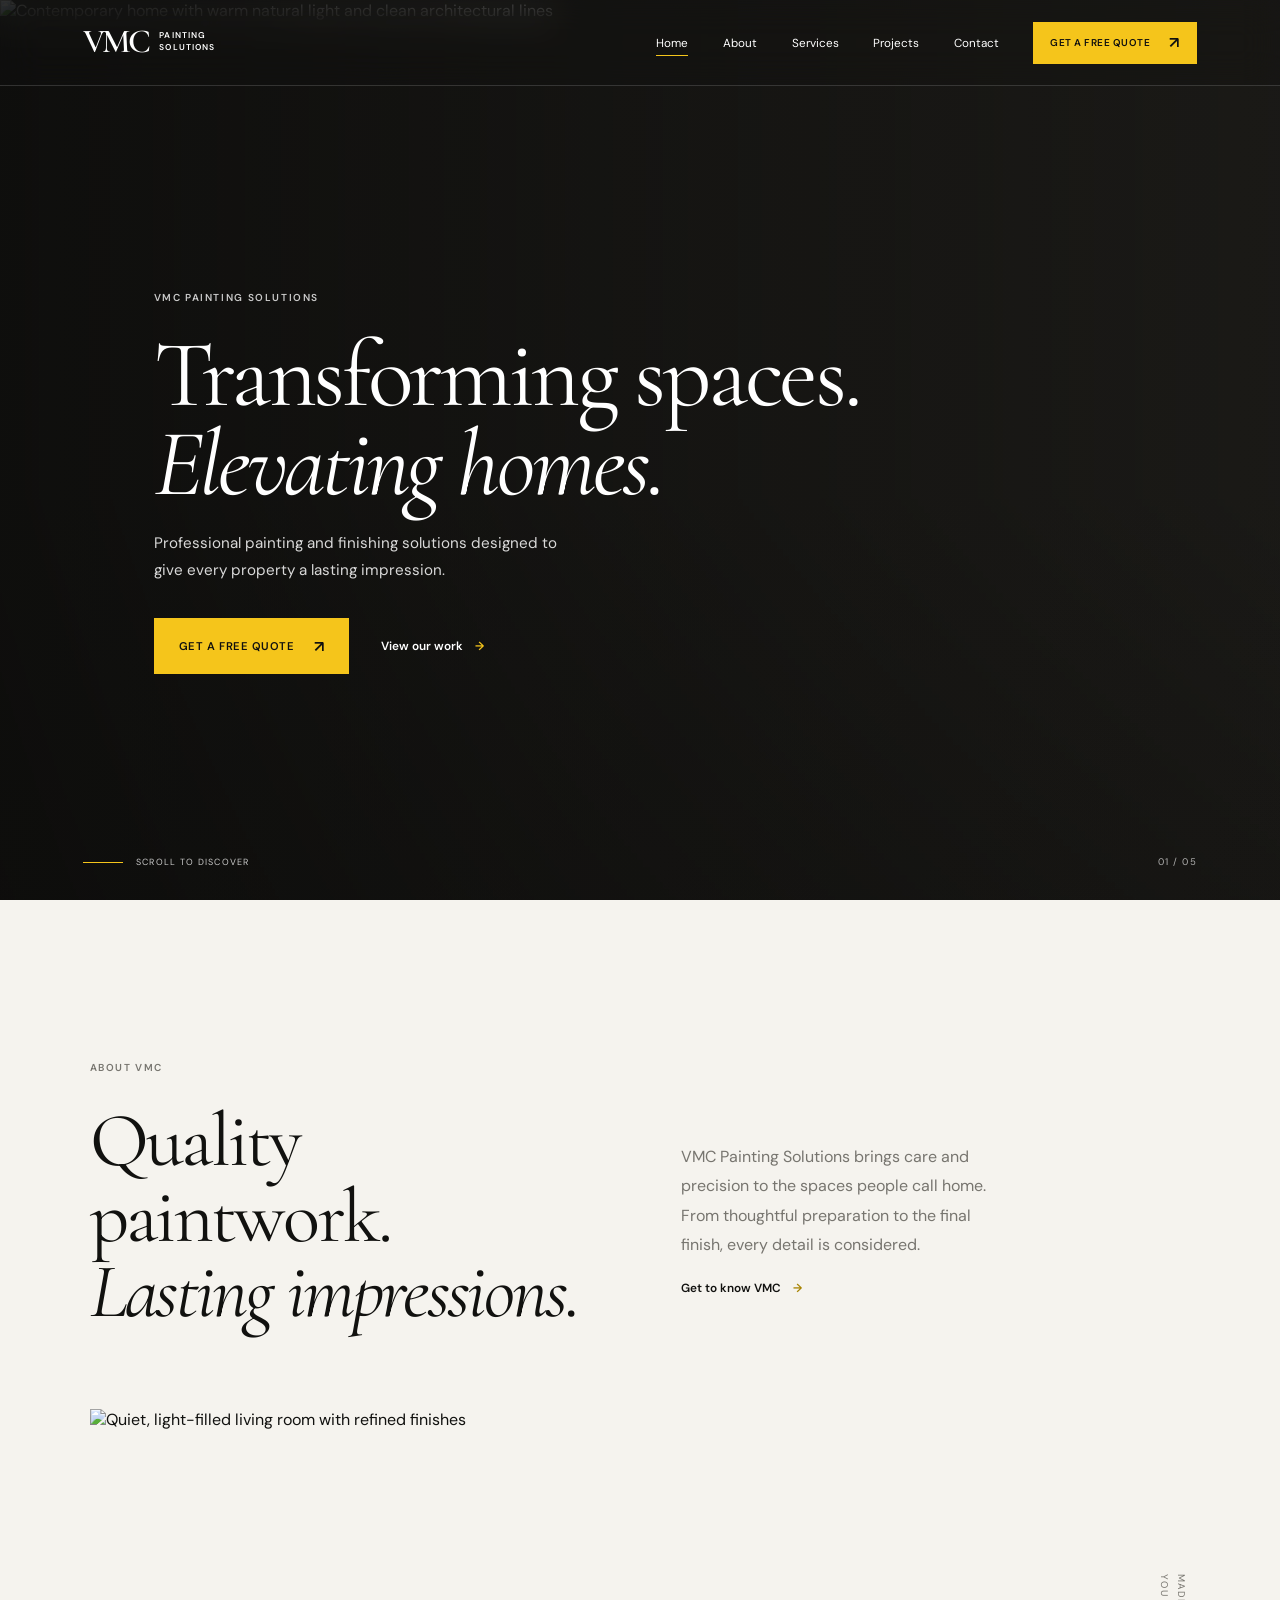
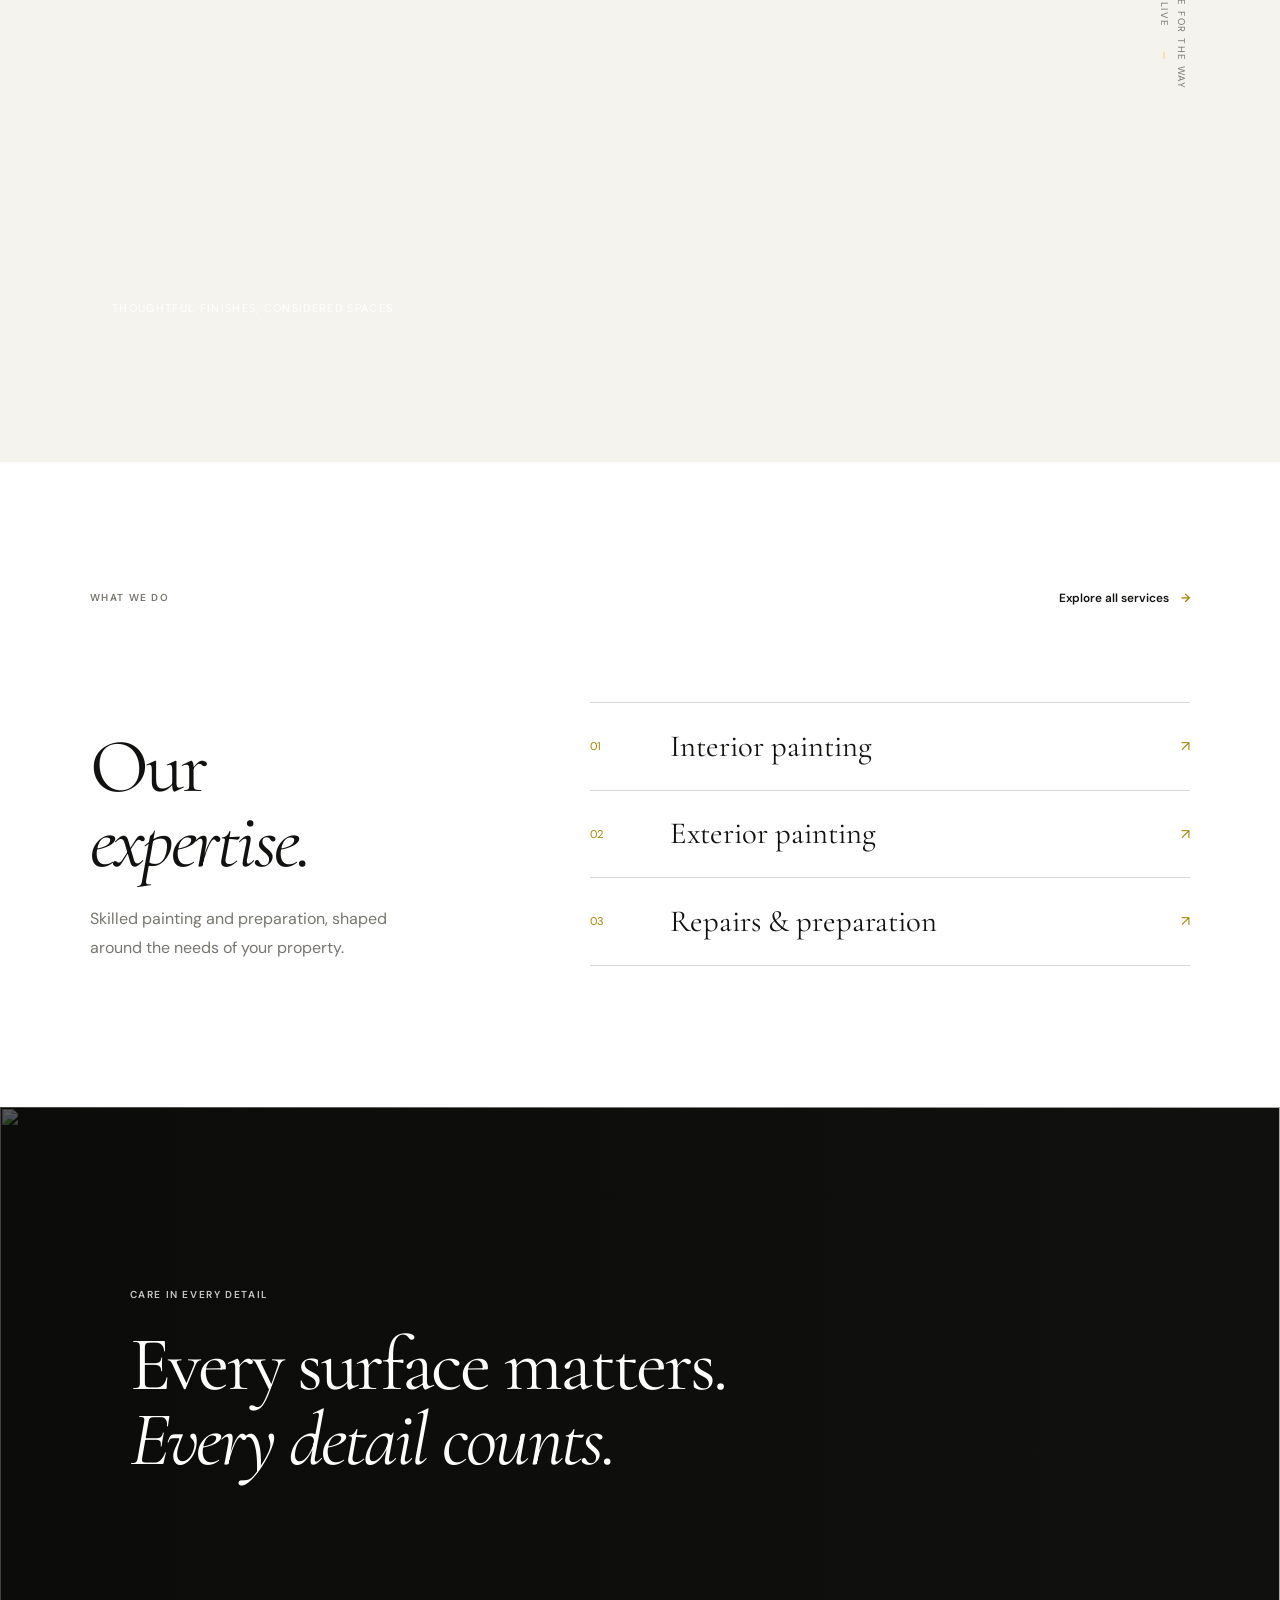
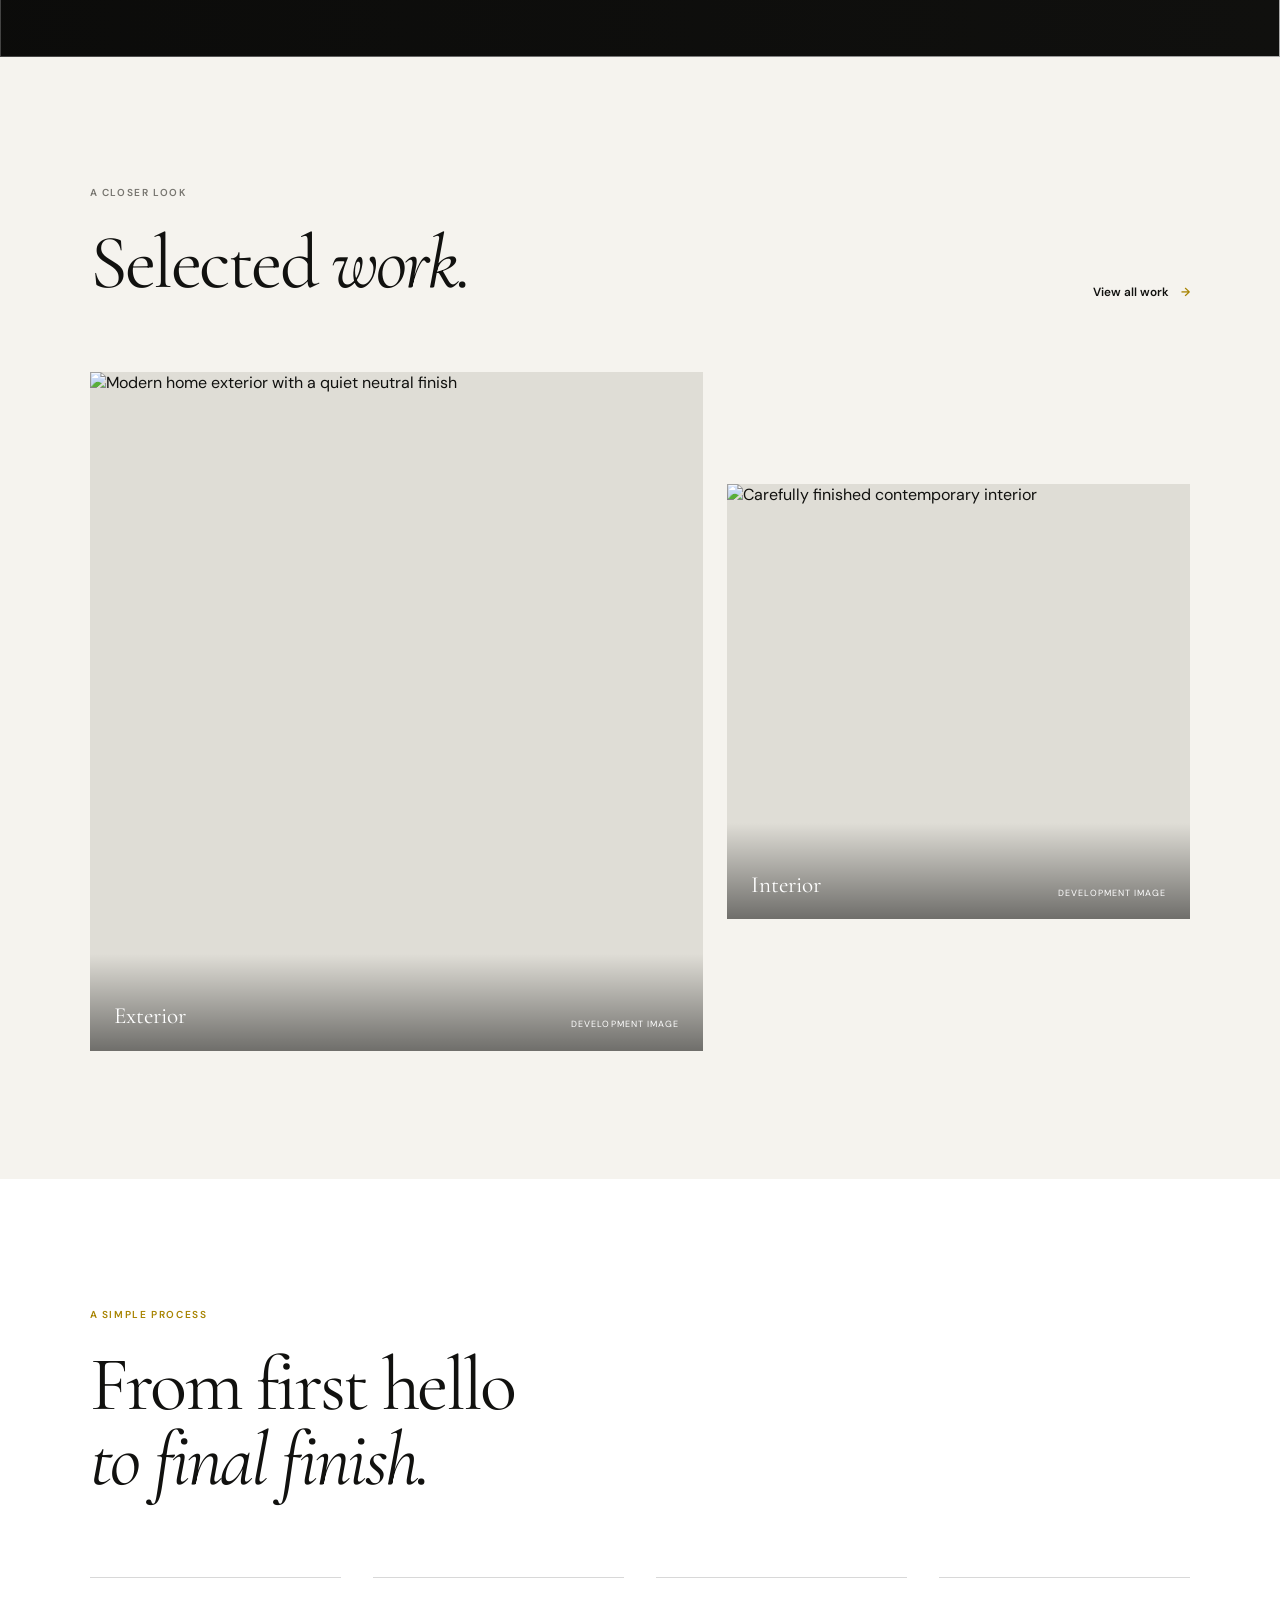
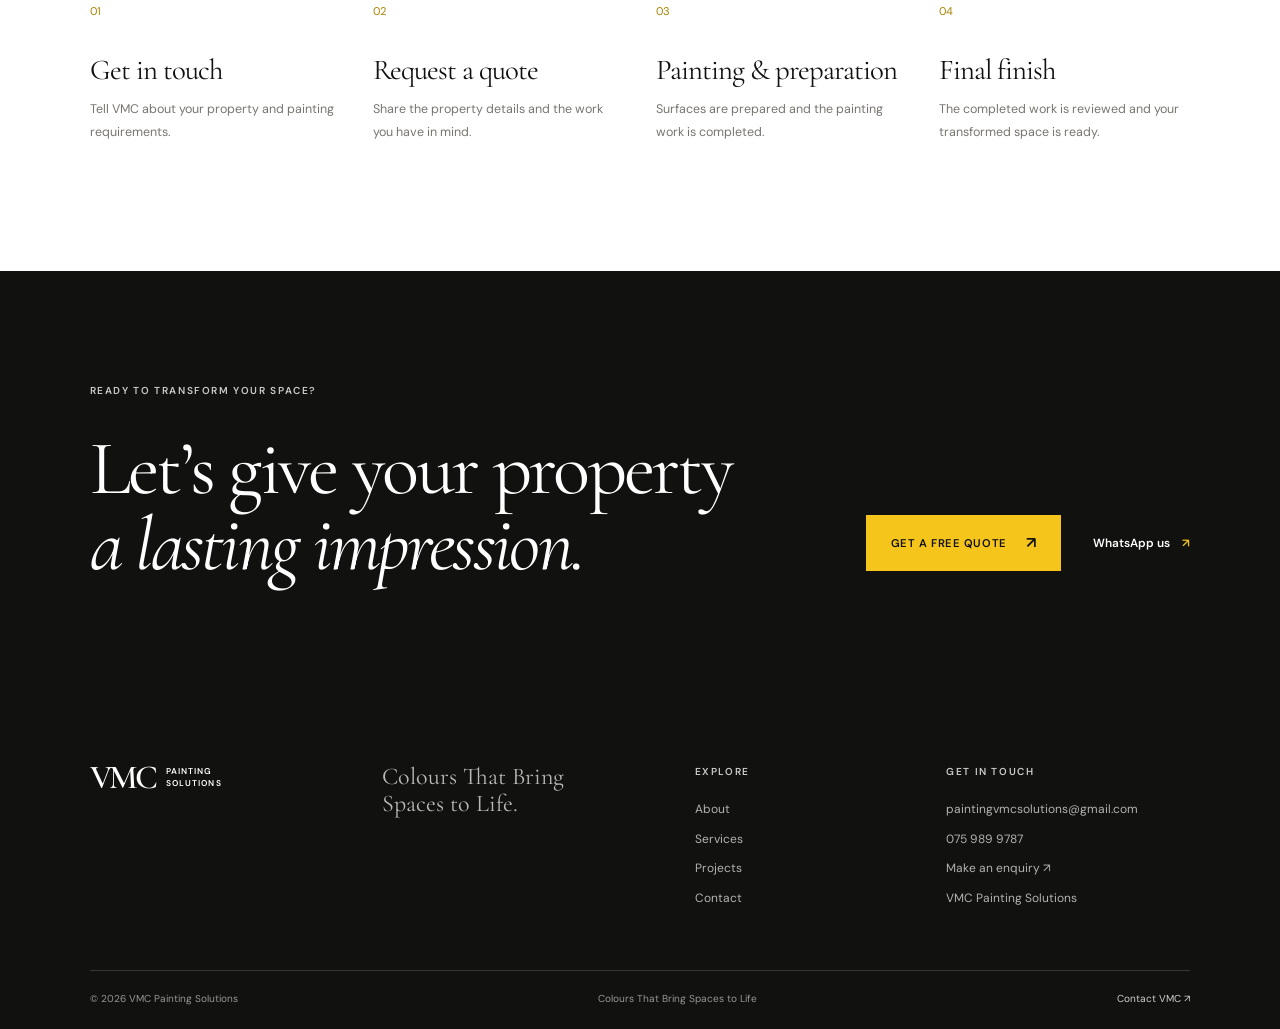
==== index.html @ 338d36d5 "Add project and services pages with corresponding styles and scripts - Created index.html for the Pr" ====
<!doctype html>
<html lang="en">
<head>
  <meta charset="utf-8">
  <meta name="viewport" content="width=device-width, initial-scale=1">
  <meta name="theme-color" content="#11110f">
  <meta name="description" content="VMC Painting Solutions transforms homes with considered interior, exterior and finishing work. Colours That Bring Spaces to Life.">
  <meta property="og:title" content="VMC Painting Solutions | Transforming Spaces">
  <meta property="og:description" content="Professional painting and finishing solutions designed to give every property a lasting impression.">
  <meta property="og:type" content="website">
  <title>VMC Painting Solutions | Transforming Spaces</title>
  <link rel="preconnect" href="https://fonts.googleapis.com">
  <link rel="preconnect" href="https://fonts.gstatic.com" crossorigin>
  <link href="https://fonts.googleapis.com/css2?family=Cormorant+Garamond:wght@400;500;600&family=DM+Sans:wght@400;500;600;700&display=swap" rel="stylesheet">
  <link rel="stylesheet" href="styles.css">
  <script type="module" src="script.js"></script>
</head>
<body>
  <header class="site-header is-over-hero">
    <a class="brand" href="./" aria-label="VMC Painting Solutions home">
      <span class="brand-mark">VMC</span><span class="brand-name">PAINTING<br>SOLUTIONS</span>
    </a>
    <button class="menu-toggle" aria-label="Open navigation" aria-expanded="false" aria-controls="primary-navigation"><span></span><span></span></button>
    <nav id="primary-navigation" class="primary-navigation" aria-label="Main navigation">
      <a class="active" href="./">Home</a><a href="about/">About</a><a href="services/">Services</a><a href="projects/">Projects</a><a href="contact/">Contact</a>
      <a class="button button-small button-gold nav-quote" href="https://wa.me/27818848513?text=Hi%20VMC%20Painting%20Solutions%2C%20I%20would%20like%20to%20request%20a%20free%20quote%20for%20painting%20services." data-contact-link="whatsapp" target="_blank" rel="noopener noreferrer">Get a free quote <span aria-hidden="true">↗</span></a>
    </nav>
  </header>
  <main>
    <section class="hero home-hero" aria-labelledby="hero-title">
      <img class="hero-image" src="https://images.unsplash.com/photo-1600607687939-ce8a6c25118c?auto=format&fit=crop&w=2200&q=85" alt="Contemporary home with warm natural light and clean architectural lines">
      <div class="hero-shade"></div>
      <div class="hero-copy">
        <p class="eyebrow eyebrow-light">VMC PAINTING SOLUTIONS</p>
        <h1 id="hero-title">Transforming spaces.<br><em>Elevating homes.</em></h1>
        <p class="hero-description">Professional painting and finishing solutions designed to give every property a lasting impression.</p>
        <div class="hero-actions"><a class="button button-gold" href="https://wa.me/27818848513?text=Hi%20VMC%20Painting%20Solutions%2C%20I%20would%20like%20to%20request%20a%20free%20quote%20for%20painting%20services." data-contact-link="whatsapp" target="_blank" rel="noopener noreferrer">Get a free quote <span aria-hidden="true">↗</span></a><a class="text-link text-link-light" href="projects/">View our work <span aria-hidden="true">→</span></a></div>
      </div>
      <a class="scroll-cue" href="#introduction"><span class="scroll-line"></span><span>SCROLL TO DISCOVER</span></a>
      <span class="hero-index" aria-hidden="true">01 / 05</span>
    </section>
    <section id="introduction" class="intro-section section-pad">
      <div class="intro-heading reveal">
        <p class="eyebrow">ABOUT VMC</p>
        <h2>Quality paintwork.<br><em>Lasting impressions.</em></h2>
      </div>
      <div class="intro-body reveal">
        <p>VMC Painting Solutions brings care and precision to the spaces people call home. From thoughtful preparation to the final finish, every detail is considered.</p>
        <a class="text-link" href="about/">Get to know VMC <span aria-hidden="true">→</span></a>
      </div>
      <figure class="intro-image reveal"><img src="https://images.unsplash.com/photo-1600210492486-724fe5c67fb0?auto=format&fit=crop&w=1500&q=82" alt="Quiet, light-filled living room with refined finishes" loading="lazy"><figcaption>Thoughtful finishes, considered spaces</figcaption></figure>
      <div class="intro-side-note">MADE FOR THE WAY<br>YOU LIVE <span>—</span></div>
    </section>
    <section class="services-preview section-pad">
      <div class="section-topline reveal"><p class="eyebrow">WHAT WE DO</p><a class="text-link" href="services/">Explore all services <span aria-hidden="true">→</span></a></div>
      <div class="services-preview-grid">
        <div class="services-preview-heading reveal"><h2>Our<br><em>expertise.</em></h2><p>Skilled painting and preparation, shaped around the needs of your property.</p></div>
        <div class="service-list reveal">
          <a href="services/#interior"><span class="service-number">01</span><span>Interior painting</span><span class="service-arrow" aria-hidden="true">↗</span></a>
          <a href="services/#exterior"><span class="service-number">02</span><span>Exterior painting</span><span class="service-arrow" aria-hidden="true">↗</span></a>
          <a href="services/#preparation"><span class="service-number">03</span><span>Repairs &amp; preparation</span><span class="service-arrow" aria-hidden="true">↗</span></a>
        </div>
      </div>
    </section>
    <section class="statement-band">
      <img src="https://images.unsplash.com/photo-1600566753086-00f18fb6b3ea?auto=format&fit=crop&w=2000&q=82" alt="" loading="lazy">
      <div class="statement-overlay"></div><div class="statement-copy reveal"><p class="eyebrow eyebrow-light">CARE IN EVERY DETAIL</p><h2>Every surface matters.<br><em>Every detail counts.</em></h2></div>
    </section>
    <section class="work-preview section-pad">
      <div class="section-topline reveal"><div><p class="eyebrow">A CLOSER LOOK</p><h2>Selected <em>work.</em></h2></div><a class="text-link" href="projects/">View all work <span aria-hidden="true">→</span></a></div>
      <div class="work-grid">
        <a class="work-item work-tall reveal" href="projects/"><img src="https://images.unsplash.com/photo-1600607687920-4e2a09cf159d?auto=format&fit=crop&w=1300&q=82" alt="Modern home exterior with a quiet neutral finish" loading="lazy"><span class="work-caption"><span>Exterior</span><span class="work-placeholder">DEVELOPMENT IMAGE</span></span></a>
        <a class="work-item work-short reveal" href="projects/"><img src="https://images.unsplash.com/photo-1600210492493-0946911123ea?auto=format&fit=crop&w=1300&q=82" alt="Carefully finished contemporary interior" loading="lazy"><span class="work-caption"><span>Interior</span><span class="work-placeholder">DEVELOPMENT IMAGE</span></span></a>
      </div>
    </section>
    <section class="process-section section-pad">
      <div class="process-heading reveal"><p class="eyebrow eyebrow-accent">A SIMPLE PROCESS</p><h2>From first hello<br><em>to final finish.</em></h2></div>
      <div class="process-steps">
        <article class="process-step reveal"><span class="service-number">01</span><h3>Get in touch</h3><p>Tell VMC about your property and painting requirements.</p></article>
        <article class="process-step reveal"><span class="service-number">02</span><h3>Request a quote</h3><p>Share the property details and the work you have in mind.</p></article>
        <article class="process-step reveal"><span class="service-number">03</span><h3>Painting &amp; preparation</h3><p>Surfaces are prepared and the painting work is completed.</p></article>
        <article class="process-step reveal"><span class="service-number">04</span><h3>Final finish</h3><p>The completed work is reviewed and your transformed space is ready.</p></article>
      </div>
    </section>
    <section class="home-cta">
      <p class="eyebrow eyebrow-light">READY TO TRANSFORM YOUR SPACE?</p>
      <div class="home-cta-row"><h2>Let’s give your property<br><em>a lasting impression.</em></h2><div class="home-cta-actions"><a class="button button-gold" href="https://wa.me/27818848513?text=Hi%20VMC%20Painting%20Solutions%2C%20I%20would%20like%20to%20request%20a%20free%20quote%20for%20painting%20services." data-contact-link="whatsapp" target="_blank" rel="noopener noreferrer">Get a free quote <span aria-hidden="true">↗</span></a><a class="text-link text-link-light" href="https://wa.me/27818848513?text=Hi%20VMC%20Painting%20Solutions%2C%20I%20would%20like%20to%20request%20a%20free%20quote%20for%20painting%20services." data-contact-link="whatsapp" target="_blank" rel="noopener noreferrer">WhatsApp us <span aria-hidden="true">↗</span></a></div></div>
    </section>
  </main>
  <footer class="site-footer">
    <div class="footer-main"><a class="brand brand-footer" href="./"><span class="brand-mark">VMC</span><span class="brand-name">PAINTING<br>SOLUTIONS</span></a><p class="footer-tagline">Colours That Bring<br>Spaces to Life.</p><div class="footer-nav"><p class="eyebrow eyebrow-light">EXPLORE</p><a href="about/">About</a><a href="services/">Services</a><a href="projects/">Projects</a><a href="contact/">Contact</a></div><div class="footer-contact"><p class="eyebrow eyebrow-light">GET IN TOUCH</p><a href="mailto:paintingvmcsolutions@gmail.com" data-contact-link="email" data-contact-label>paintingvmcsolutions@gmail.com</a><a href="tel:+27759899787" data-contact-link="phone" data-contact-label>075 989 9787</a><a href="https://wa.me/27818848513?text=Hi%20VMC%20Painting%20Solutions%2C%20I%20would%20like%20to%20request%20a%20free%20quote%20for%20painting%20services." data-contact-link="whatsapp" target="_blank" rel="noopener noreferrer">Make an enquiry <span aria-hidden="true">↗</span></a><a href="https://www.facebook.com/profile.php?id=61594265806861&mibextid=rS40aB7S9Ucbxw6v" data-contact-link="facebook" data-contact-label target="_blank" rel="noopener noreferrer">Facebook</a></div></div>
    <div class="footer-bottom"><span>© <span data-current-year></span> VMC Painting Solutions</span><span>Colours That Bring Spaces to Life</span><a href="https://wa.me/27818848513?text=Hi%20VMC%20Painting%20Solutions%2C%20I%20would%20like%20to%20request%20a%20free%20quote%20for%20painting%20services." data-contact-link="whatsapp" target="_blank" rel="noopener noreferrer">Contact VMC <span aria-hidden="true">↗</span></a></div>
  </footer>
</body>
</html>
---- styles.css ----
@import url("assets/css/site.css");

.home-hero { min-height: min(900px, 100svh); }
.intro-section { background: var(--paper); min-height: 760px; display: grid; grid-template-columns: 1.05fr .7fr .18fr; grid-template-rows: auto 1fr; column-gap: 8%; align-items: start; }
.intro-heading { grid-column: 1; grid-row: 1; padding-top: 2rem; }
.intro-heading h2, .services-preview-heading h2, .section-topline h2 { margin: 1.7rem 0 0; }
.intro-body { grid-column: 2; grid-row: 1; padding-top: 7.1rem; max-width: 370px; }
.intro-body p, .services-preview-heading p { color: var(--muted); font-size: 1rem; line-height: 1.85; }
.intro-image { grid-column: 1 / 3; grid-row: 2; width: 100%; margin: 5rem 0 0; position: relative; }
.intro-image img { width: 100%; height: clamp(300px, 41vw, 530px); object-fit: cover; }
.intro-image figcaption { position: absolute; bottom: 1.2rem; left: 1.4rem; color: white; font-size: .69rem; letter-spacing: .12em; text-transform: uppercase; }
.intro-side-note { grid-column: 3; grid-row: 2; align-self: center; color: var(--muted); font-size: .61rem; letter-spacing: .15em; line-height: 1.8; writing-mode: vertical-rl; }
.intro-side-note span { color: var(--gold); padding-top: 1.2rem; }
.services-preview { background: #fff; }
.section-topline { display: flex; align-items: end; justify-content: space-between; gap: 2rem; }
.section-topline h2 { margin-top: 1.5rem; }
.services-preview-grid { display: grid; grid-template-columns: .78fr 1.2fr; gap: 10%; margin-top: 6rem; }
.services-preview-heading p { max-width: 300px; margin-top: 1.5rem; }
.service-list a { display: grid; grid-template-columns: 4rem 1fr 2rem; align-items: center; gap: 1rem; padding: 1.55rem 0; border-top: 1px solid var(--line); font-family: var(--serif); font-size: clamp(1.35rem, 2.4vw, 2rem); transition: padding .25s ease; }
.service-list a:last-child { border-bottom: 1px solid var(--line); }
.service-list a:hover { padding-left: .7rem; }
.service-number { color: var(--gold-dark); font-family: var(--sans); font-size: .7rem; }
.service-arrow { color: var(--gold-dark); text-align: right; font-family: var(--sans); font-size: .9rem; }
.statement-band { min-height: 550px; position: relative; display: flex; align-items: center; overflow: hidden; color: #fff; background: var(--ink); }
.statement-band > img { position: absolute; inset: 0; width: 100%; height: 100%; object-fit: cover; }
.statement-overlay { position: absolute; inset: 0; background: linear-gradient(90deg, rgba(9,9,8,.68), rgba(9,9,8,.12)); }
.statement-copy { position: relative; z-index: 1; width: min(100%, 1200px); margin: 0 auto; padding: 5rem 7vw; }
.statement-copy h2 { margin: 1.5rem 0 0; }
.work-preview { background: var(--paper); }
.work-preview .section-topline { align-items: end; }
.work-grid { display: grid; grid-template-columns: 1.14fr .86fr; gap: 1.5rem; align-items: start; margin-top: 4.5rem; }
.work-item { display: block; position: relative; overflow: hidden; background: #dfddd6; }
.work-item img { width: 100%; object-fit: cover; transition: transform .65s cubic-bezier(.2,.7,.2,1); }
.work-item:hover img { transform: scale(1.035); }
.work-tall img { height: clamp(400px, 53vw, 690px); }
.work-short { margin-top: 7rem; }
.work-short img { height: clamp(280px, 34vw, 450px); }
.work-caption { position: absolute; inset: auto 0 0; display: flex; justify-content: space-between; align-items: end; padding: 3rem 1.5rem 1.3rem; color: #fff; background: linear-gradient(transparent, rgba(0,0,0,.5)); font-family: var(--serif); font-size: 1.45rem; }
.work-placeholder { font-family: var(--sans); font-size: .56rem; letter-spacing: .12em; }
.process-section { background: #fff; }
.process-heading h2 { margin: 1.5rem 0 0; }
.process-steps { display: grid; grid-template-columns: repeat(4, 1fr); gap: 2rem; margin-top: 5rem; }
.process-step { padding-top: 1.3rem; border-top: 1px solid var(--line); }
.process-step h3 { margin: 2rem 0 .7rem; font-size: 1.8rem; }
.process-step p { max-width: 245px; margin: 0; color: var(--muted); font-size: .78rem; line-height: 1.8; }
.home-cta { background: var(--ink); color: white; padding: 7rem max(7vw, calc((100vw - 1200px) / 2)); }
.home-cta-row { display: flex; justify-content: space-between; align-items: end; gap: 3rem; margin-top: 2rem; }
.home-cta h2 { margin: 0; }
.home-cta-actions { display: flex; align-items: center; gap: 2rem; padding-bottom: .7rem; }
@media (max-width: 760px) {
  .intro-section { grid-template-columns: 1fr; grid-template-rows: auto auto auto; gap: 0; min-height: 0; }
  .intro-heading, .intro-body, .intro-image { grid-column: 1; grid-row: auto; }
  .intro-body { padding: 2rem 0 0; }
  .intro-image { margin-top: 3rem; }
  .intro-image img { height: 65vw; min-height: 260px; }
  .intro-side-note { display: none; }
  .services-preview-grid { grid-template-columns: 1fr; gap: 2.5rem; margin-top: 3rem; }
  .section-topline { align-items: start; }
  .section-topline > .text-link { margin-top: .1rem; }
  .statement-band { min-height: 420px; }
  .work-grid { grid-template-columns: 1fr; gap: 1rem; margin-top: 3rem; }
  .work-tall img { height: 115vw; max-height: 540px; }
  .work-short { margin-top: 0; }
  .work-short img { height: 75vw; }
  .process-steps { grid-template-columns: 1fr 1fr; gap: 2.5rem 1.2rem; margin-top: 3rem; }
  .process-step h3 { margin-top: 1.3rem; font-size: 1.65rem; }
  .home-cta { padding: 5rem 7vw; }
  .home-cta-row { align-items: start; flex-direction: column; gap: 2rem; }
  .home-cta-actions { flex-wrap: wrap; }
}
@media (max-width: 450px) {
  .section-topline .text-link { font-size: .72rem; }
  .work-caption { padding: 2rem 1rem 1rem; }
  .work-placeholder { font-size: .48rem; }
  .process-steps { grid-template-columns: 1fr; gap: 1.8rem; }
  .home-cta-actions { gap: 1.1rem; }
}
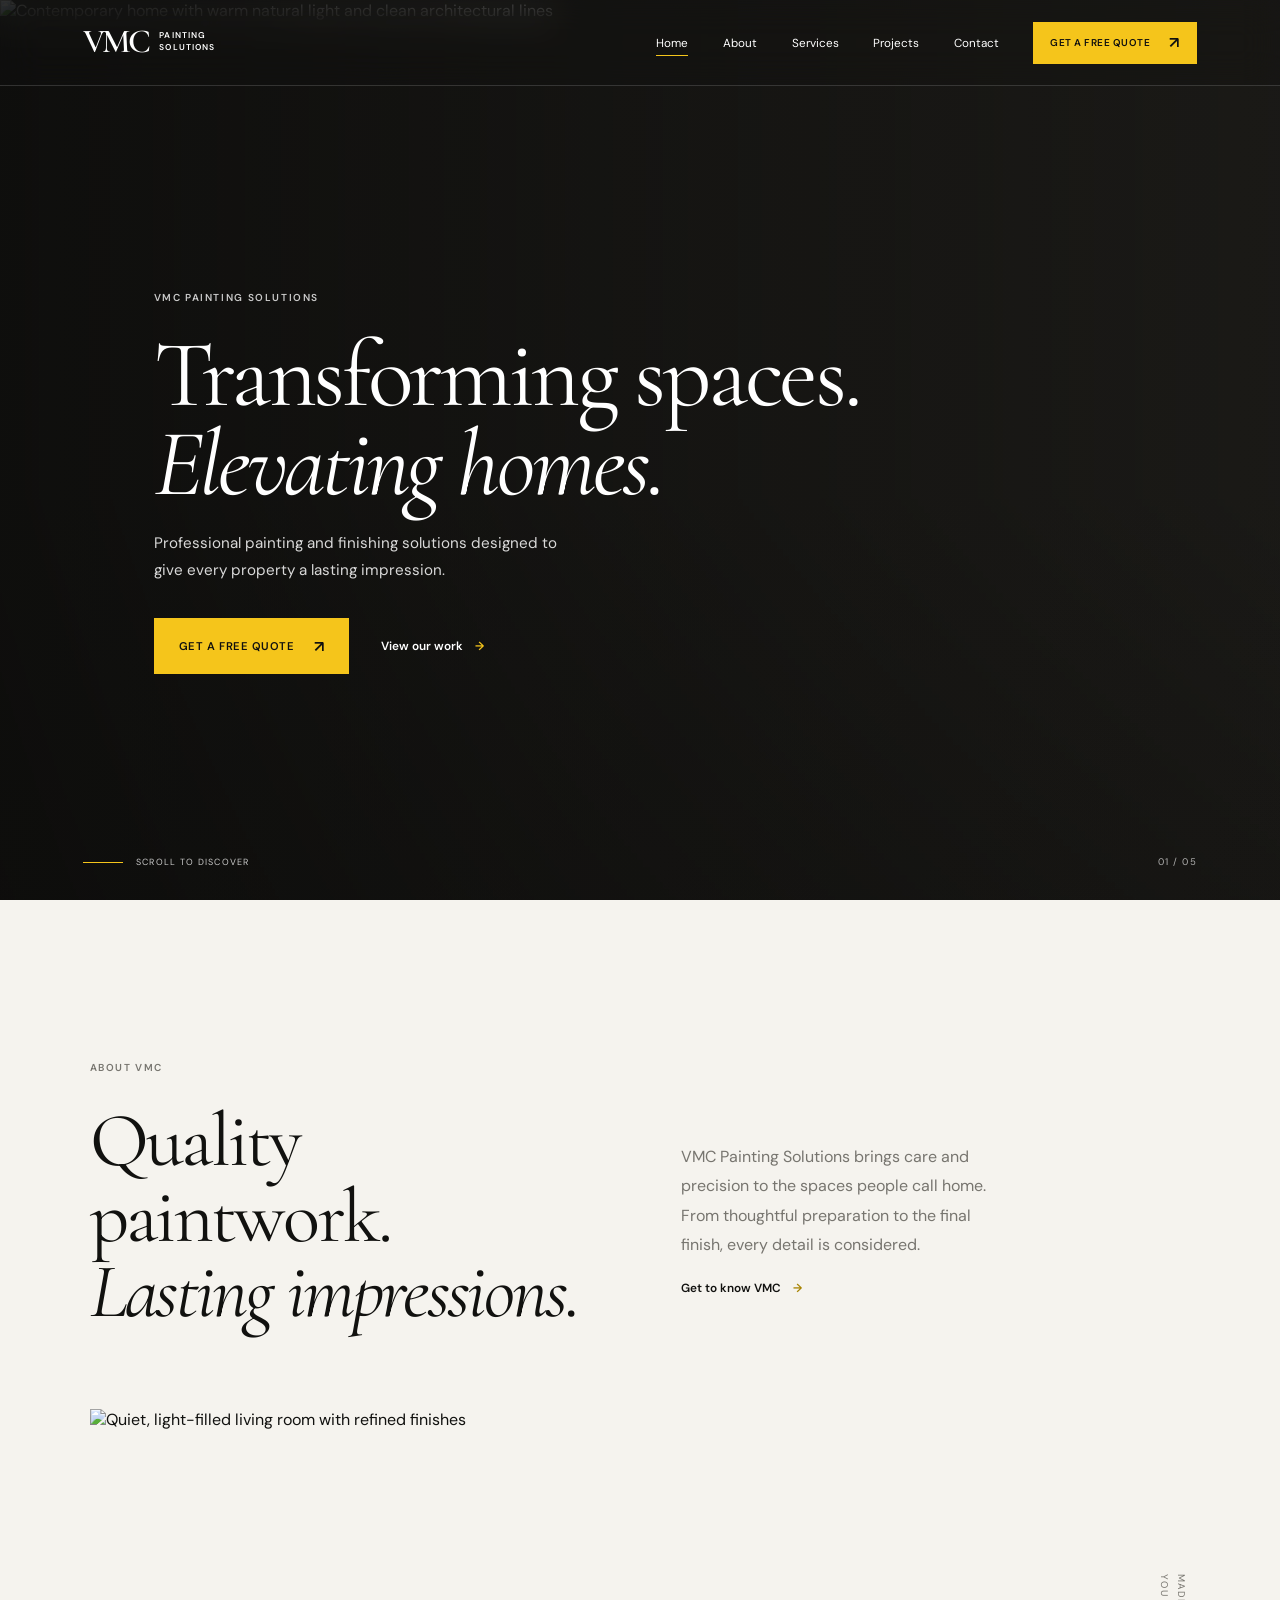
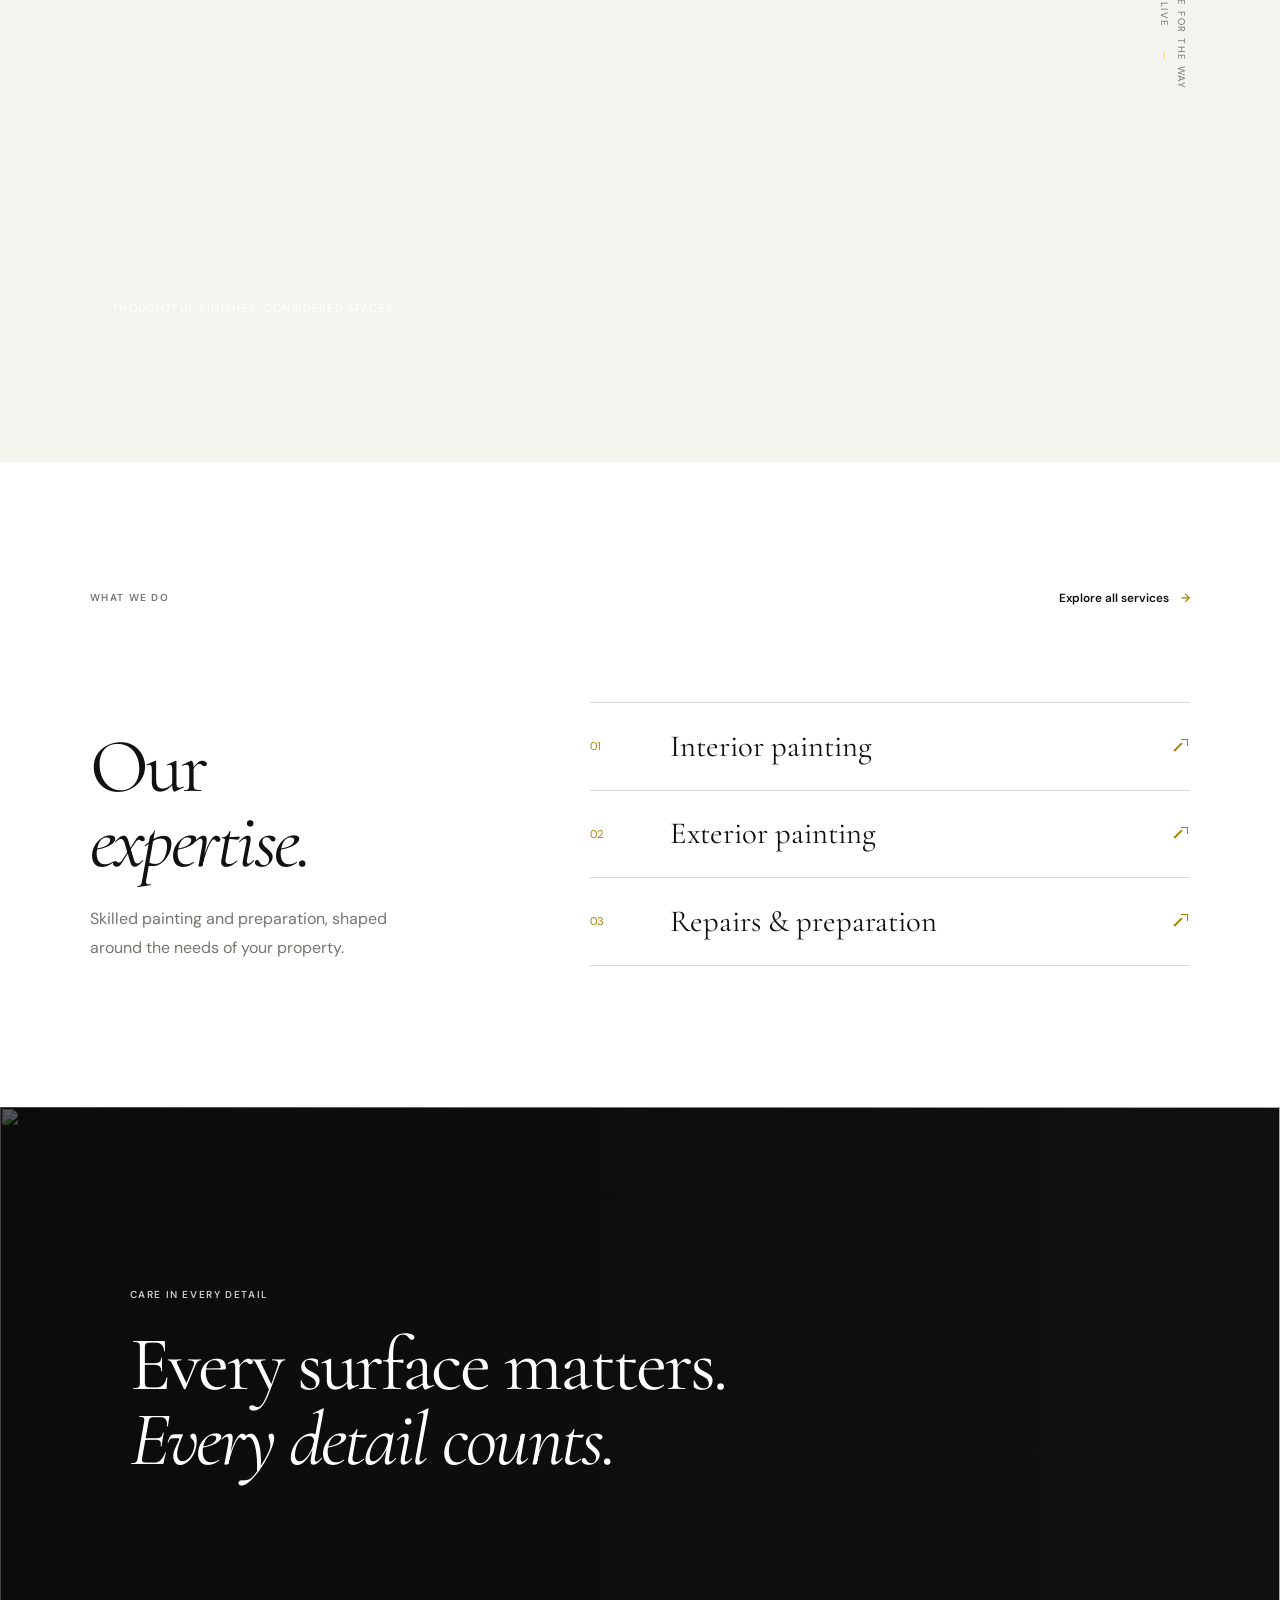
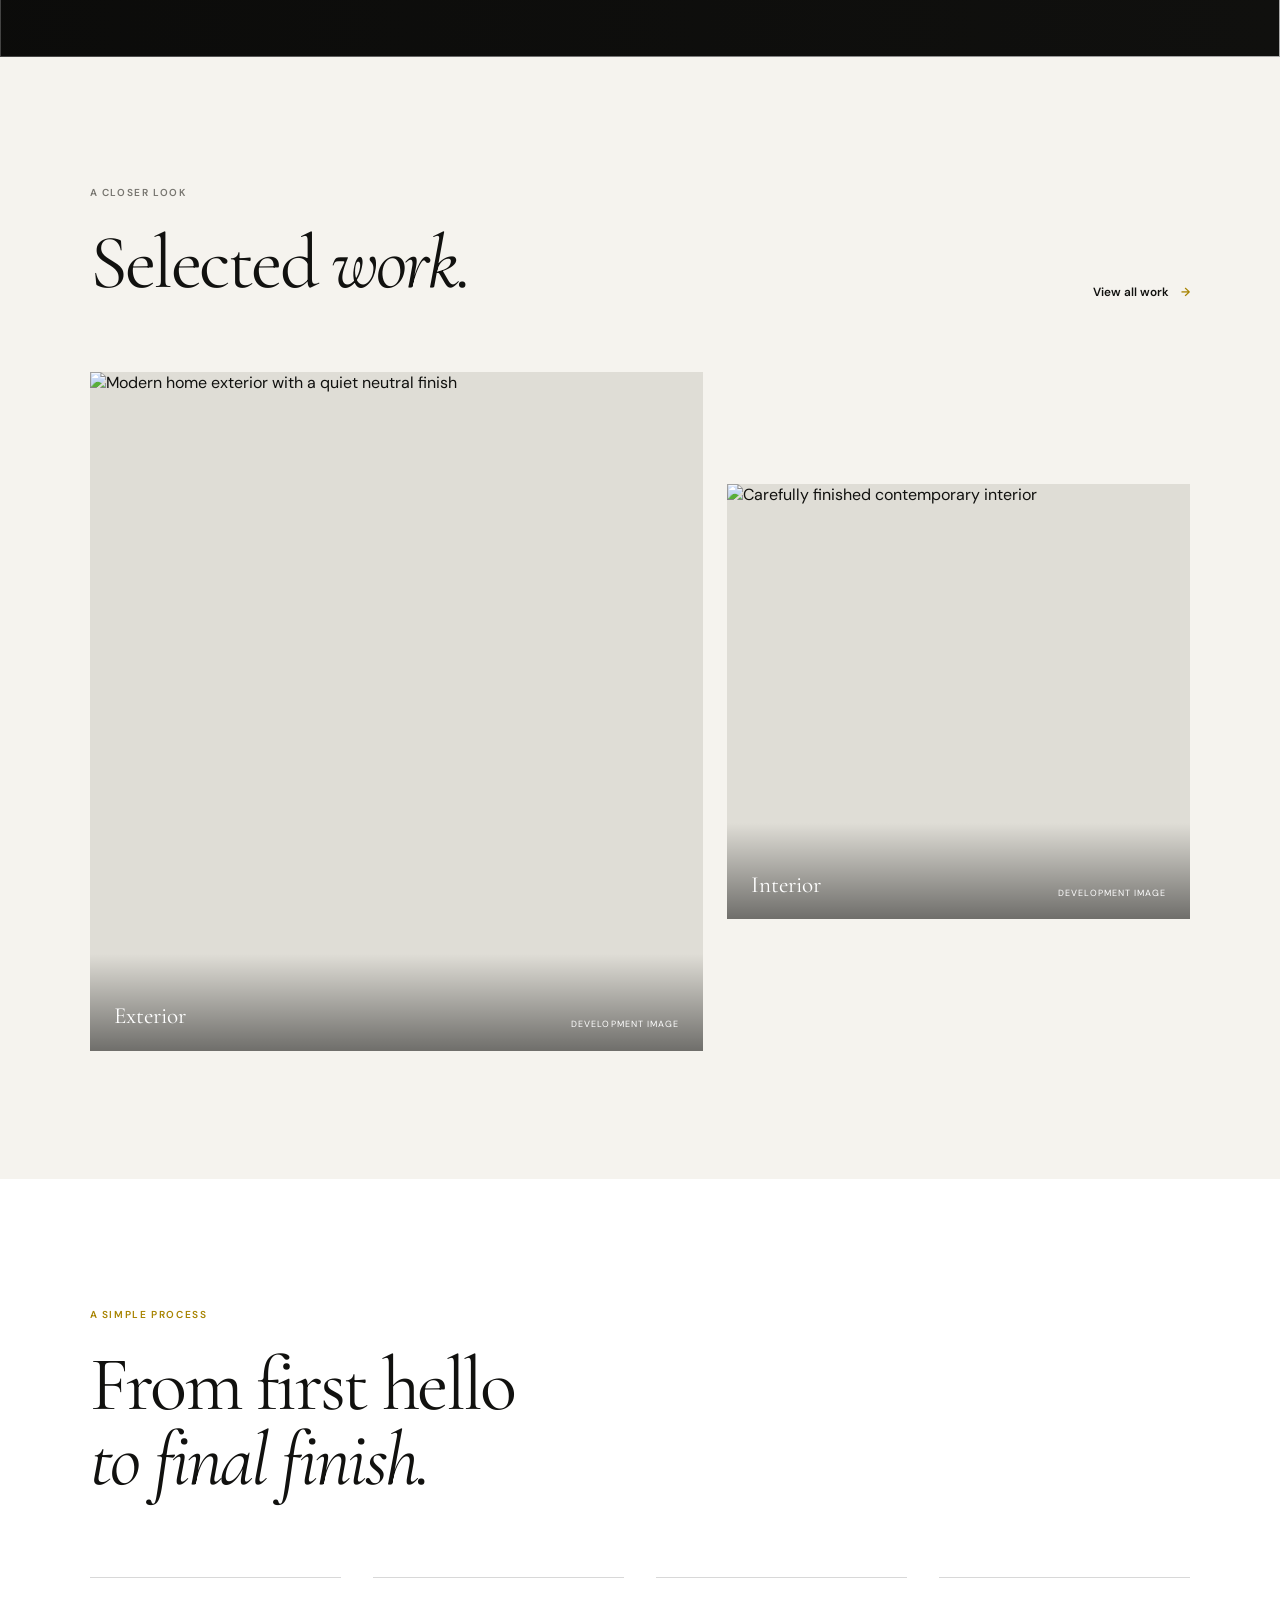
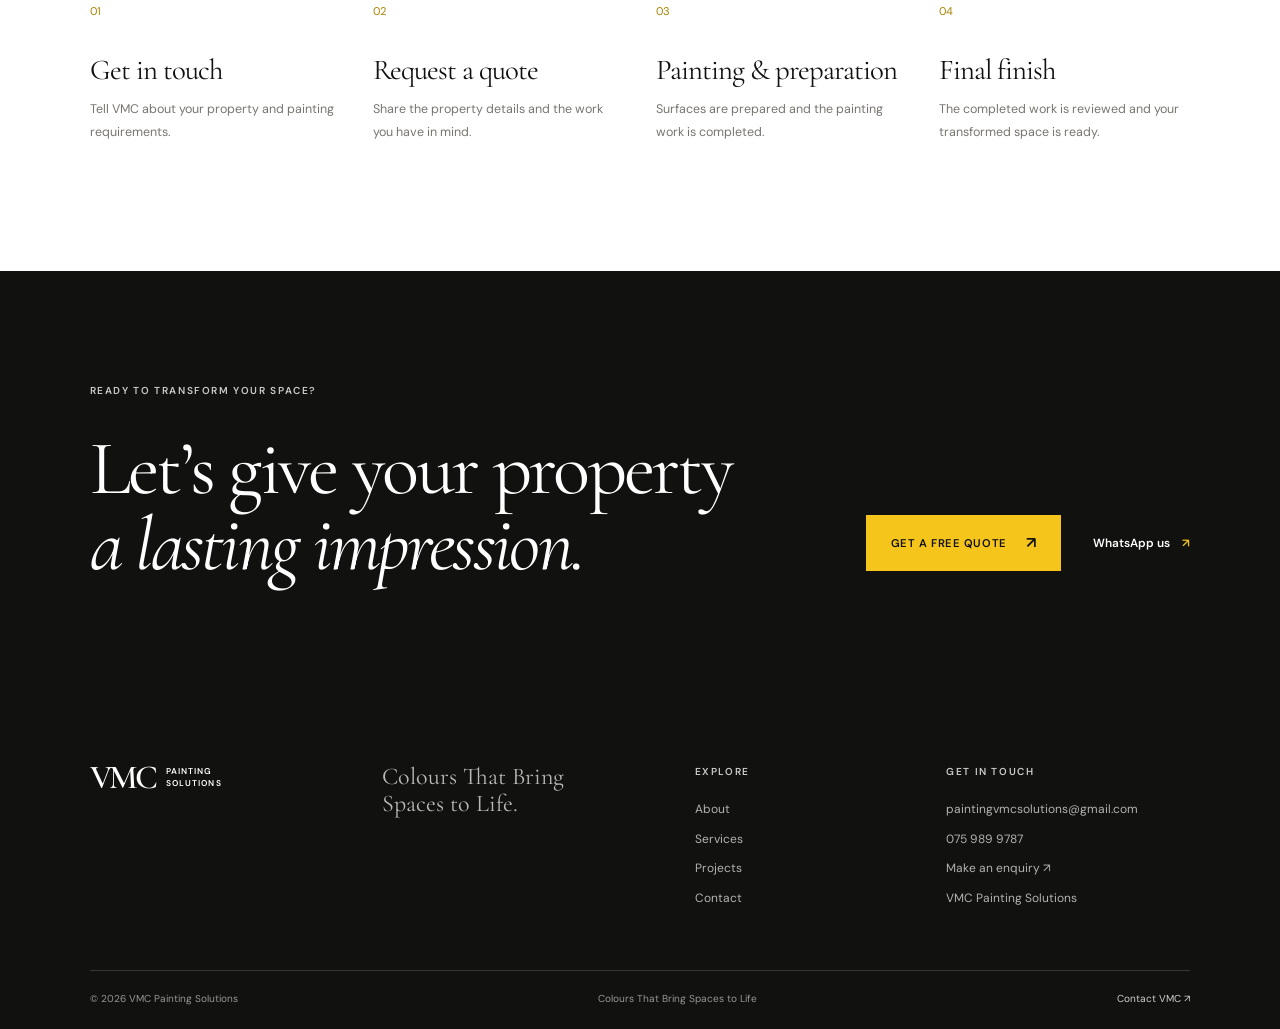
==== commit 23f59b71: "Enhance service section with new arrow styles and adjust layout for better alignment" ====
--- a/index.html
+++ b/index.html
@@ -56,9 +56,9 @@
       <div class="services-preview-grid">
         <div class="services-preview-heading reveal"><h2>Our<br><em>expertise.</em></h2><p>Skilled painting and preparation, shaped around the needs of your property.</p></div>
         <div class="service-list reveal">
-          <a href="services/#interior"><span class="service-number">01</span><span>Interior painting</span><span class="service-arrow" aria-hidden="true">↗</span></a>
-          <a href="services/#exterior"><span class="service-number">02</span><span>Exterior painting</span><span class="service-arrow" aria-hidden="true">↗</span></a>
-          <a href="services/#preparation"><span class="service-number">03</span><span>Repairs &amp; preparation</span><span class="service-arrow" aria-hidden="true">↗</span></a>
+          <a href="services/#interior"><span class="service-number">01</span><span>Interior painting</span><span class="service-arrow" aria-hidden="true"></span></a>
+          <a href="services/#exterior"><span class="service-number">02</span><span>Exterior painting</span><span class="service-arrow" aria-hidden="true"></span></a>
+          <a href="services/#preparation"><span class="service-number">03</span><span>Repairs &amp; preparation</span><span class="service-arrow" aria-hidden="true"></span></a>
         </div>
       </div>
     </section>
--- a/styles.css
+++ b/styles.css
@@ -20,7 +20,7 @@
 .service-list a:last-child { border-bottom: 1px solid var(--line); }
 .service-list a:hover { padding-left: .7rem; }
 .service-number { color: var(--gold-dark); font-family: var(--sans); font-size: .7rem; }
-.service-arrow { color: var(--gold-dark); text-align: right; font-family: var(--sans); font-size: .9rem; }
+.service-arrow { justify-self: end; }
 .statement-band { min-height: 550px; position: relative; display: flex; align-items: center; overflow: hidden; color: #fff; background: var(--ink); }
 .statement-band > img { position: absolute; inset: 0; width: 100%; height: 100%; object-fit: cover; }
 .statement-overlay { position: absolute; inset: 0; background: linear-gradient(90deg, rgba(9,9,8,.68), rgba(9,9,8,.12)); }
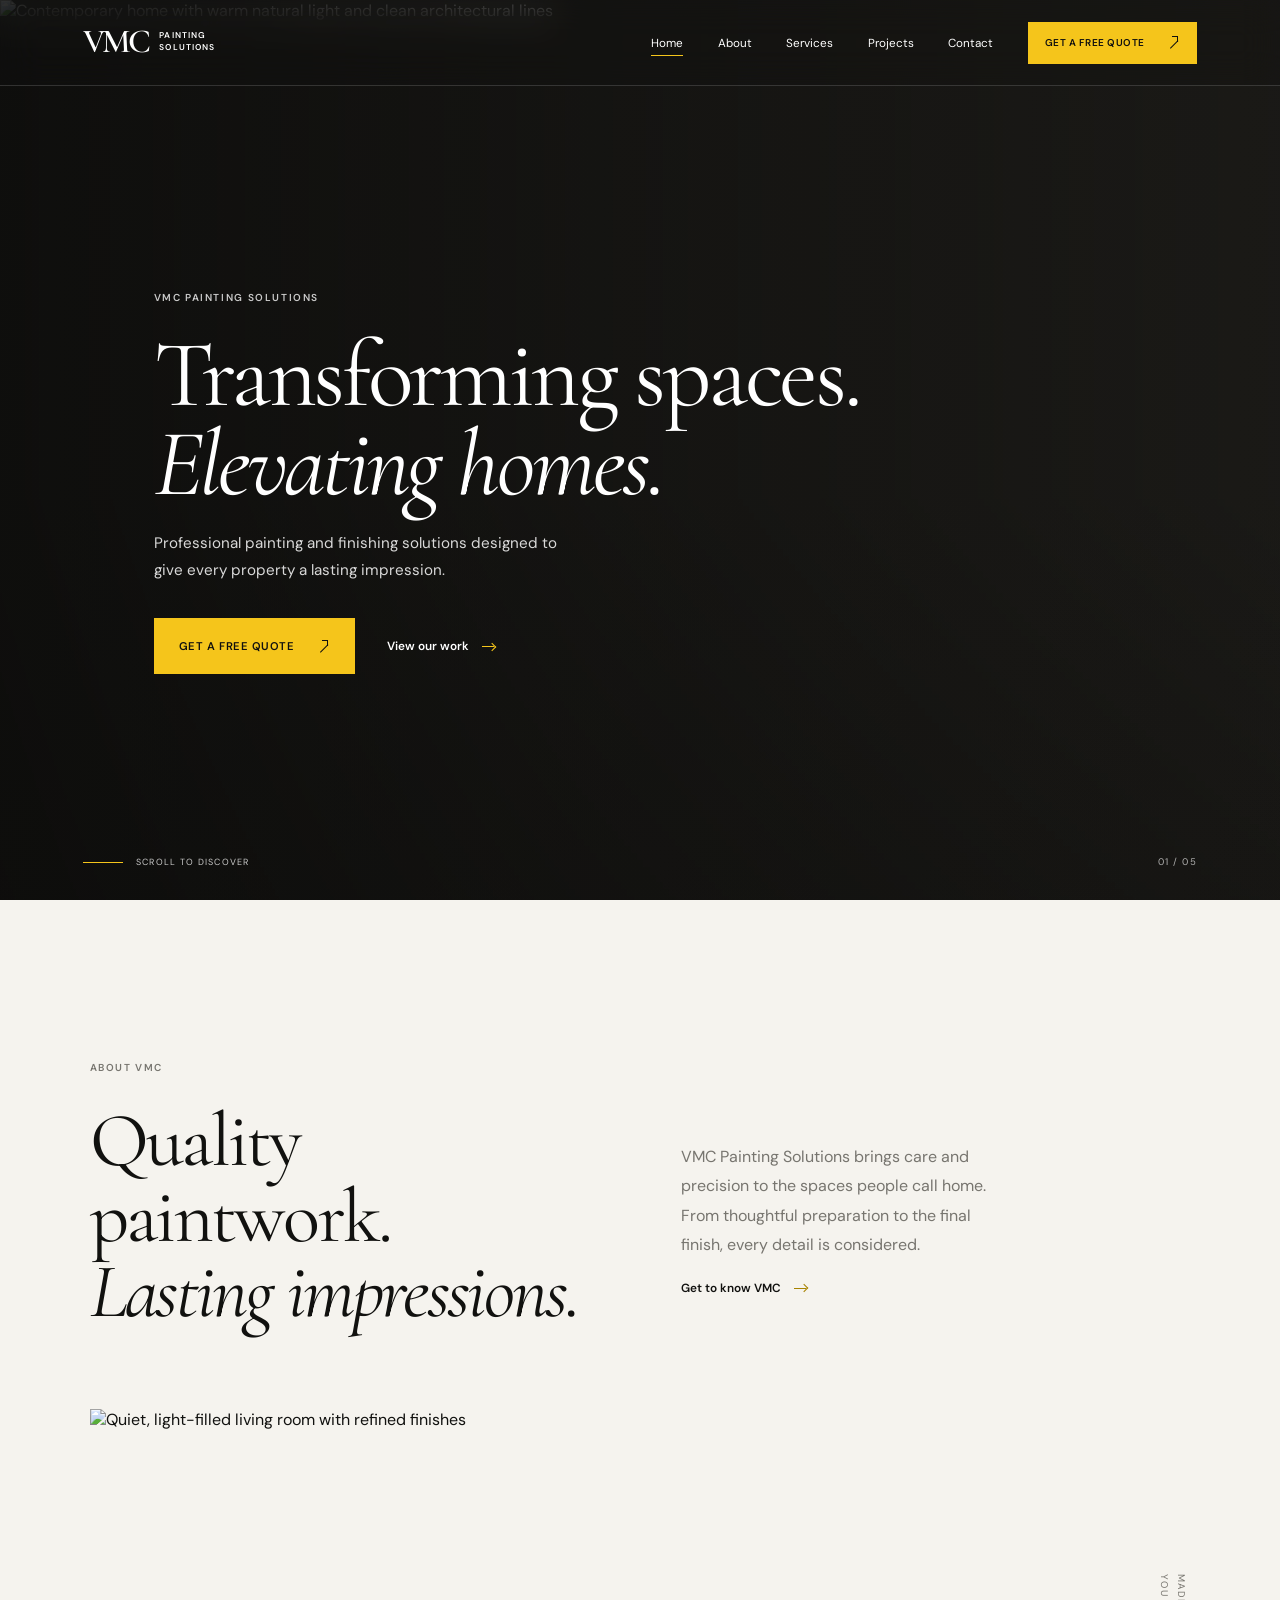
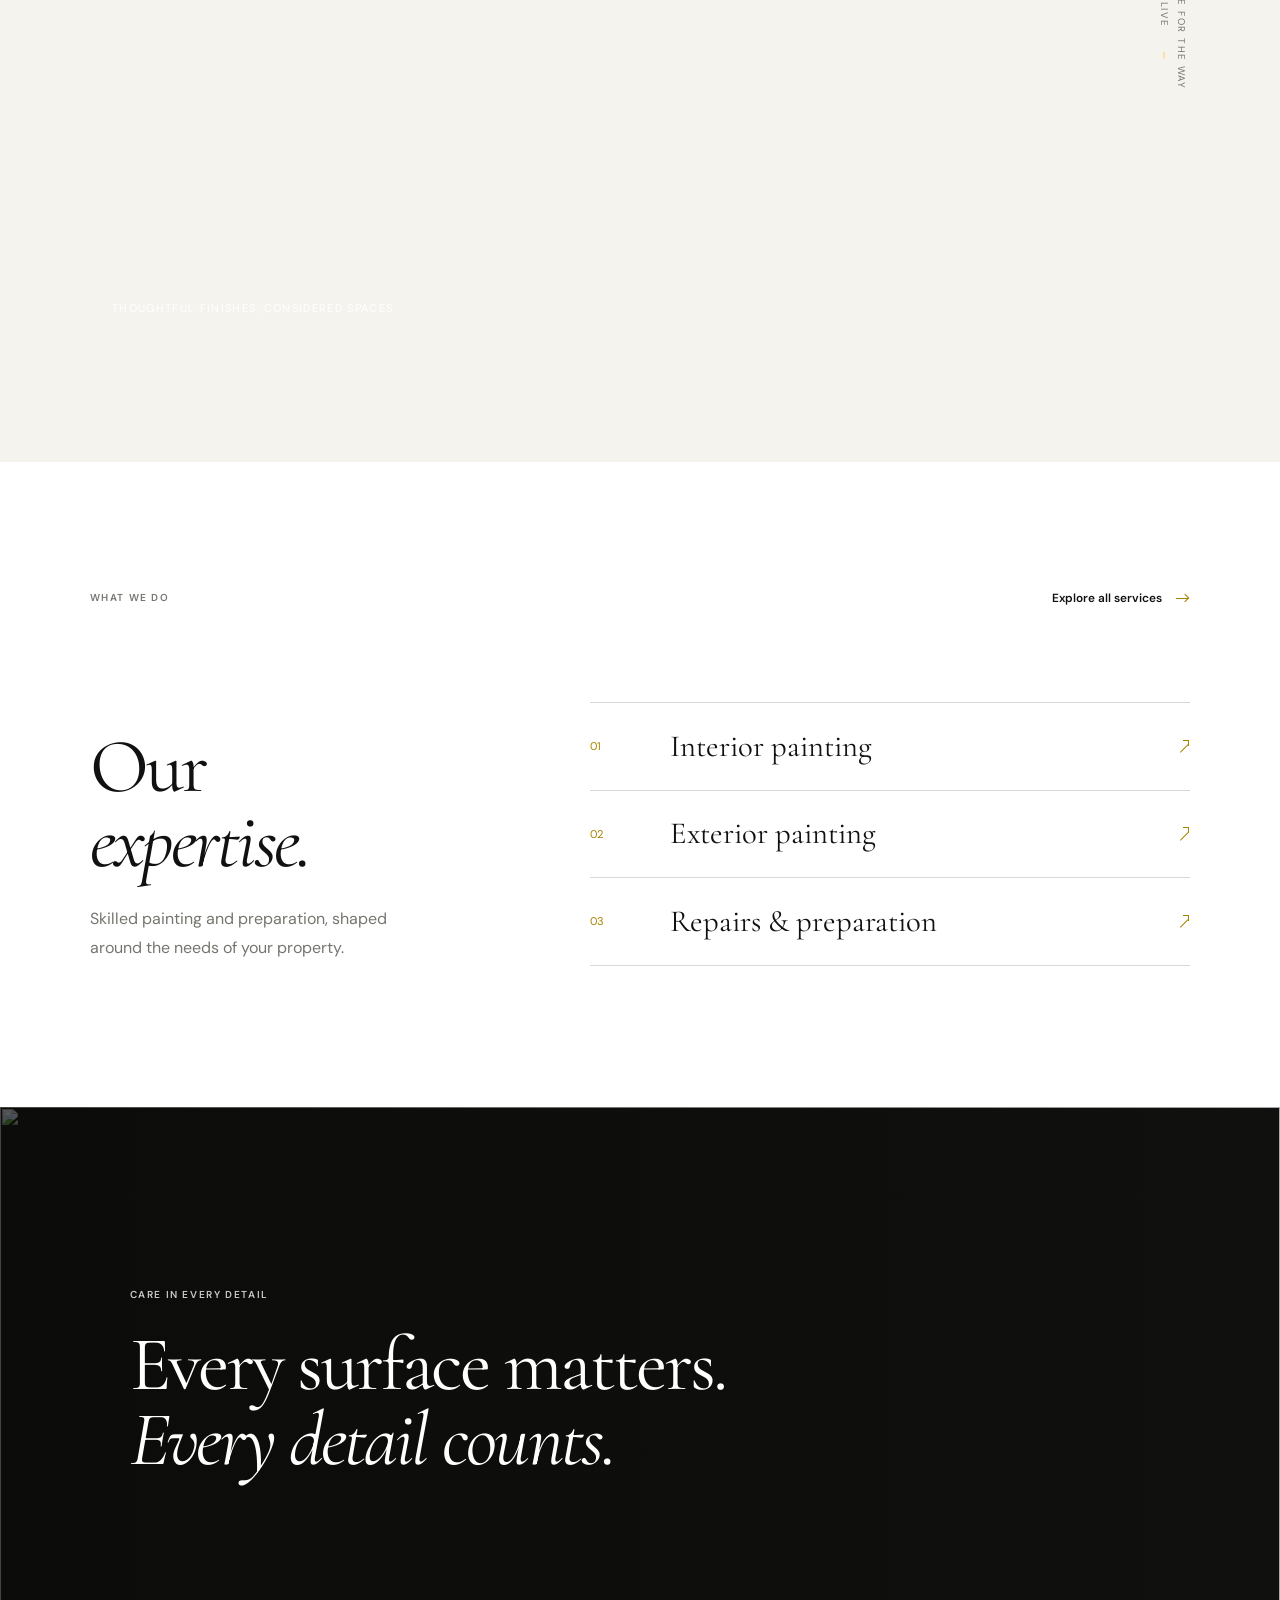
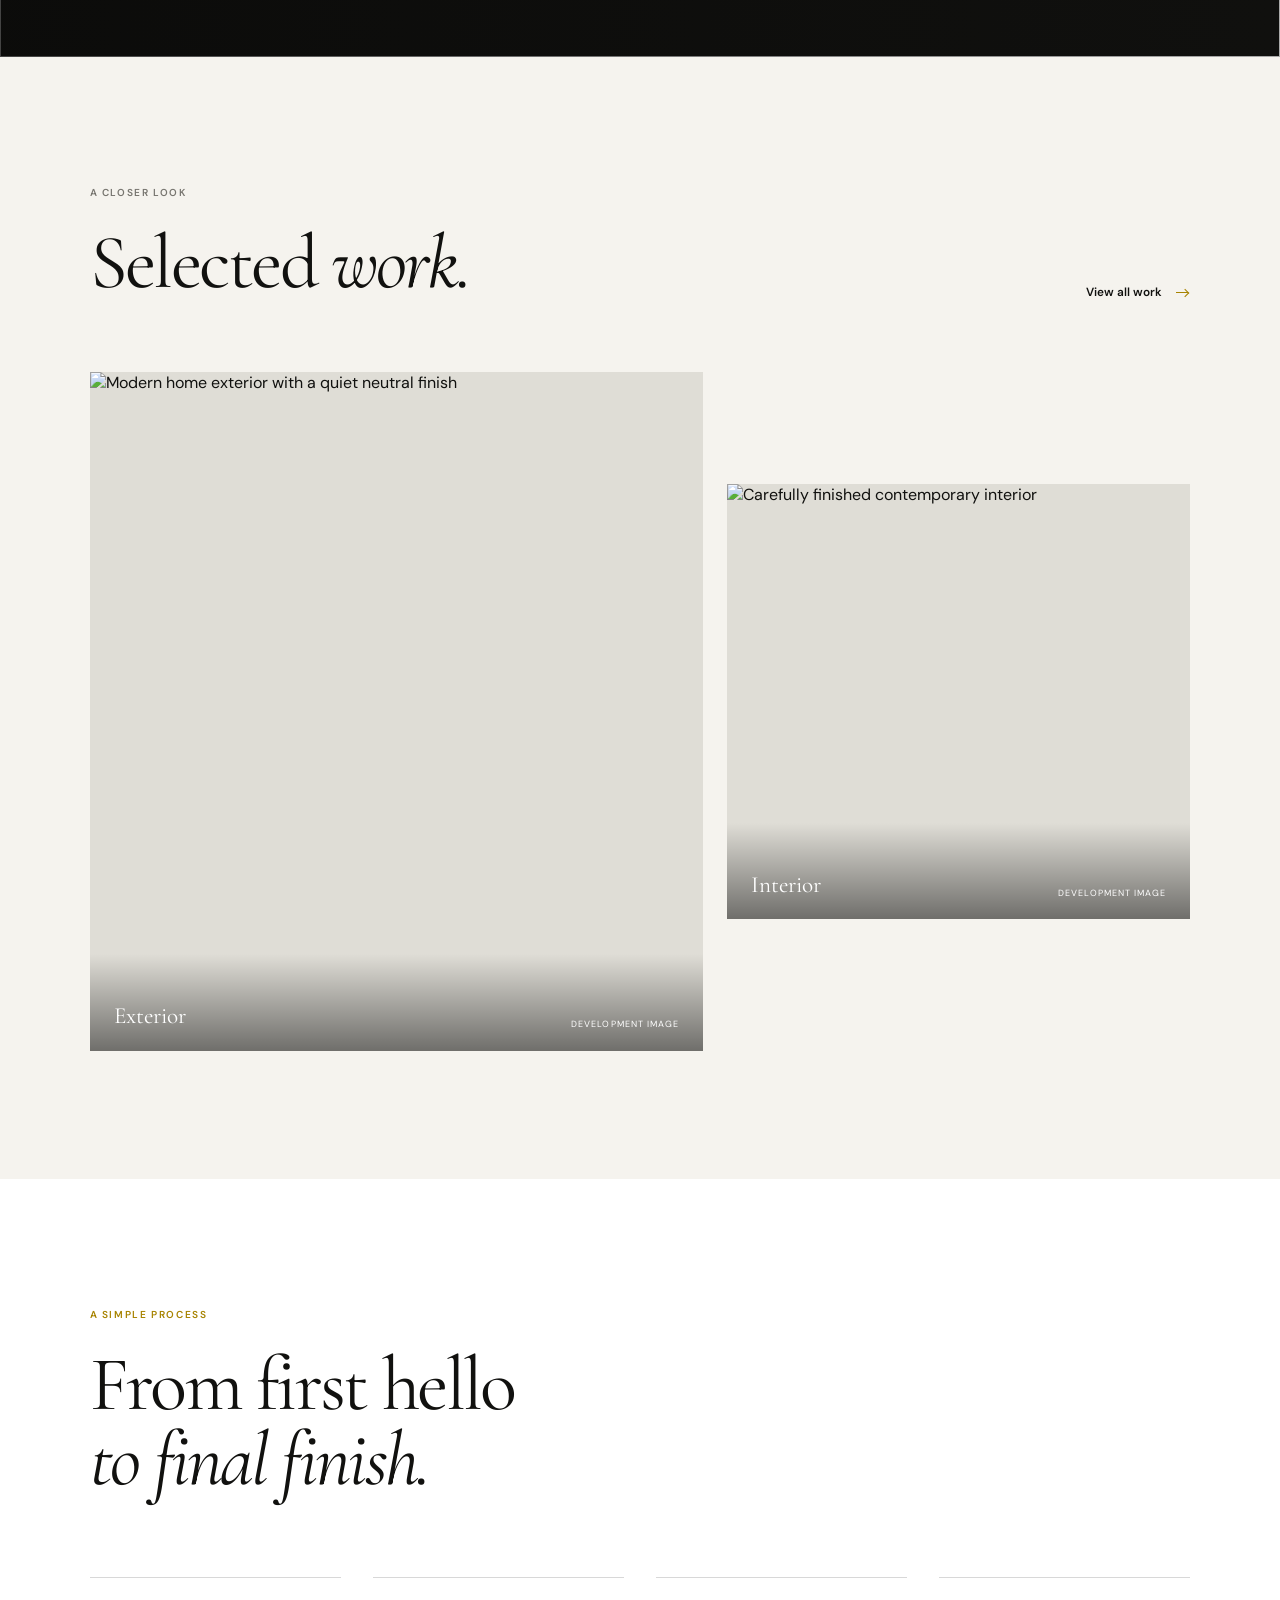
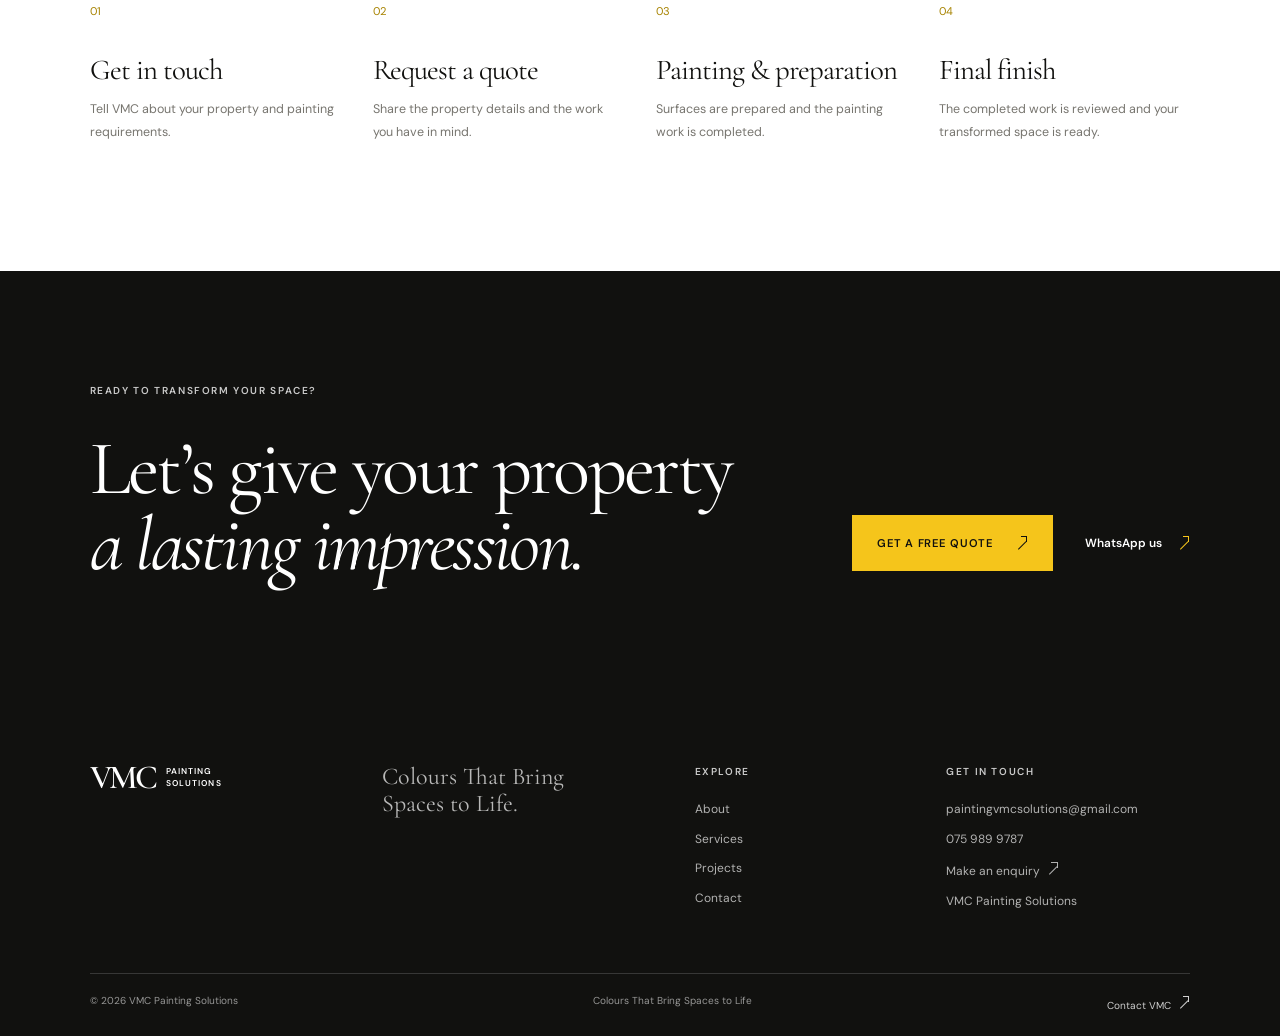
==== commit 21f15992: "Enhance navigation and button accessibility across multiple pages by updating icons and improving AR" ====
--- a/index.html
+++ b/index.html
@@ -23,7 +23,7 @@
     <button class="menu-toggle" aria-label="Open navigation" aria-expanded="false" aria-controls="primary-navigation"><span></span><span></span></button>
     <nav id="primary-navigation" class="primary-navigation" aria-label="Main navigation">
       <a class="active" href="./">Home</a><a href="about/">About</a><a href="services/">Services</a><a href="projects/">Projects</a><a href="contact/">Contact</a>
-      <a class="button button-small button-gold nav-quote" href="https://wa.me/27818848513?text=Hi%20VMC%20Painting%20Solutions%2C%20I%20would%20like%20to%20request%20a%20free%20quote%20for%20painting%20services." data-contact-link="whatsapp" target="_blank" rel="noopener noreferrer">Get a free quote <span aria-hidden="true">↗</span></a>
+      <a class="button button-small button-gold nav-quote" href="https://wa.me/27818848513?text=Hi%20VMC%20Painting%20Solutions%2C%20I%20would%20like%20to%20request%20a%20free%20quote%20for%20painting%20services." data-contact-link="whatsapp" target="_blank" rel="noopener noreferrer">Get a free quote <span aria-hidden="true" class="arrow-icon arrow-icon-diagonal"></span></a>
     </nav>
   </header>
   <main>
@@ -34,7 +34,7 @@
         <p class="eyebrow eyebrow-light">VMC PAINTING SOLUTIONS</p>
         <h1 id="hero-title">Transforming spaces.<br><em>Elevating homes.</em></h1>
         <p class="hero-description">Professional painting and finishing solutions designed to give every property a lasting impression.</p>
-        <div class="hero-actions"><a class="button button-gold" href="https://wa.me/27818848513?text=Hi%20VMC%20Painting%20Solutions%2C%20I%20would%20like%20to%20request%20a%20free%20quote%20for%20painting%20services." data-contact-link="whatsapp" target="_blank" rel="noopener noreferrer">Get a free quote <span aria-hidden="true">↗</span></a><a class="text-link text-link-light" href="projects/">View our work <span aria-hidden="true">→</span></a></div>
+        <div class="hero-actions"><a class="button button-gold" href="https://wa.me/27818848513?text=Hi%20VMC%20Painting%20Solutions%2C%20I%20would%20like%20to%20request%20a%20free%20quote%20for%20painting%20services." data-contact-link="whatsapp" target="_blank" rel="noopener noreferrer">Get a free quote <span aria-hidden="true" class="arrow-icon arrow-icon-diagonal"></span></a><a class="text-link text-link-light" href="projects/">View our work <span aria-hidden="true" class="arrow-icon arrow-icon-right"></span></a></div>
       </div>
       <a class="scroll-cue" href="#introduction"><span class="scroll-line"></span><span>SCROLL TO DISCOVER</span></a>
       <span class="hero-index" aria-hidden="true">01 / 05</span>
@@ -46,19 +46,19 @@
       </div>
       <div class="intro-body reveal">
         <p>VMC Painting Solutions brings care and precision to the spaces people call home. From thoughtful preparation to the final finish, every detail is considered.</p>
-        <a class="text-link" href="about/">Get to know VMC <span aria-hidden="true">→</span></a>
+        <a class="text-link" href="about/">Get to know VMC <span aria-hidden="true" class="arrow-icon arrow-icon-right"></span></a>
       </div>
       <figure class="intro-image reveal"><img src="https://images.unsplash.com/photo-1600210492486-724fe5c67fb0?auto=format&fit=crop&w=1500&q=82" alt="Quiet, light-filled living room with refined finishes" loading="lazy"><figcaption>Thoughtful finishes, considered spaces</figcaption></figure>
       <div class="intro-side-note">MADE FOR THE WAY<br>YOU LIVE <span>—</span></div>
     </section>
     <section class="services-preview section-pad">
-      <div class="section-topline reveal"><p class="eyebrow">WHAT WE DO</p><a class="text-link" href="services/">Explore all services <span aria-hidden="true">→</span></a></div>
+      <div class="section-topline reveal"><p class="eyebrow">WHAT WE DO</p><a class="text-link" href="services/">Explore all services <span aria-hidden="true" class="arrow-icon arrow-icon-right"></span></a></div>
       <div class="services-preview-grid">
         <div class="services-preview-heading reveal"><h2>Our<br><em>expertise.</em></h2><p>Skilled painting and preparation, shaped around the needs of your property.</p></div>
         <div class="service-list reveal">
-          <a href="services/#interior"><span class="service-number">01</span><span>Interior painting</span><span class="service-arrow" aria-hidden="true"></span></a>
-          <a href="services/#exterior"><span class="service-number">02</span><span>Exterior painting</span><span class="service-arrow" aria-hidden="true"></span></a>
-          <a href="services/#preparation"><span class="service-number">03</span><span>Repairs &amp; preparation</span><span class="service-arrow" aria-hidden="true"></span></a>
+          <a href="services/#interior"><span class="service-number">01</span><span>Interior painting</span><span class="service-arrow arrow-icon arrow-icon-diagonal" aria-hidden="true"></span></a>
+          <a href="services/#exterior"><span class="service-number">02</span><span>Exterior painting</span><span class="service-arrow arrow-icon arrow-icon-diagonal" aria-hidden="true"></span></a>
+          <a href="services/#preparation"><span class="service-number">03</span><span>Repairs &amp; preparation</span><span class="service-arrow arrow-icon arrow-icon-diagonal" aria-hidden="true"></span></a>
         </div>
       </div>
     </section>
@@ -67,7 +67,7 @@
       <div class="statement-overlay"></div><div class="statement-copy reveal"><p class="eyebrow eyebrow-light">CARE IN EVERY DETAIL</p><h2>Every surface matters.<br><em>Every detail counts.</em></h2></div>
     </section>
     <section class="work-preview section-pad">
-      <div class="section-topline reveal"><div><p class="eyebrow">A CLOSER LOOK</p><h2>Selected <em>work.</em></h2></div><a class="text-link" href="projects/">View all work <span aria-hidden="true">→</span></a></div>
+      <div class="section-topline reveal"><div><p class="eyebrow">A CLOSER LOOK</p><h2>Selected <em>work.</em></h2></div><a class="text-link" href="projects/">View all work <span aria-hidden="true" class="arrow-icon arrow-icon-right"></span></a></div>
       <div class="work-grid">
         <a class="work-item work-tall reveal" href="projects/"><img src="https://images.unsplash.com/photo-1600607687920-4e2a09cf159d?auto=format&fit=crop&w=1300&q=82" alt="Modern home exterior with a quiet neutral finish" loading="lazy"><span class="work-caption"><span>Exterior</span><span class="work-placeholder">DEVELOPMENT IMAGE</span></span></a>
         <a class="work-item work-short reveal" href="projects/"><img src="https://images.unsplash.com/photo-1600210492493-0946911123ea?auto=format&fit=crop&w=1300&q=82" alt="Carefully finished contemporary interior" loading="lazy"><span class="work-caption"><span>Interior</span><span class="work-placeholder">DEVELOPMENT IMAGE</span></span></a>
@@ -84,12 +84,12 @@
     </section>
     <section class="home-cta">
       <p class="eyebrow eyebrow-light">READY TO TRANSFORM YOUR SPACE?</p>
-      <div class="home-cta-row"><h2>Let’s give your property<br><em>a lasting impression.</em></h2><div class="home-cta-actions"><a class="button button-gold" href="https://wa.me/27818848513?text=Hi%20VMC%20Painting%20Solutions%2C%20I%20would%20like%20to%20request%20a%20free%20quote%20for%20painting%20services." data-contact-link="whatsapp" target="_blank" rel="noopener noreferrer">Get a free quote <span aria-hidden="true">↗</span></a><a class="text-link text-link-light" href="https://wa.me/27818848513?text=Hi%20VMC%20Painting%20Solutions%2C%20I%20would%20like%20to%20request%20a%20free%20quote%20for%20painting%20services." data-contact-link="whatsapp" target="_blank" rel="noopener noreferrer">WhatsApp us <span aria-hidden="true">↗</span></a></div></div>
+      <div class="home-cta-row"><h2>Let’s give your property<br><em>a lasting impression.</em></h2><div class="home-cta-actions"><a class="button button-gold" href="https://wa.me/27818848513?text=Hi%20VMC%20Painting%20Solutions%2C%20I%20would%20like%20to%20request%20a%20free%20quote%20for%20painting%20services." data-contact-link="whatsapp" target="_blank" rel="noopener noreferrer">Get a free quote <span aria-hidden="true" class="arrow-icon arrow-icon-diagonal"></span></a><a class="text-link text-link-light" href="https://wa.me/27818848513?text=Hi%20VMC%20Painting%20Solutions%2C%20I%20would%20like%20to%20request%20a%20free%20quote%20for%20painting%20services." data-contact-link="whatsapp" target="_blank" rel="noopener noreferrer">WhatsApp us <span aria-hidden="true" class="arrow-icon arrow-icon-diagonal"></span></a></div></div>
     </section>
   </main>
   <footer class="site-footer">
-    <div class="footer-main"><a class="brand brand-footer" href="./"><span class="brand-mark">VMC</span><span class="brand-name">PAINTING<br>SOLUTIONS</span></a><p class="footer-tagline">Colours That Bring<br>Spaces to Life.</p><div class="footer-nav"><p class="eyebrow eyebrow-light">EXPLORE</p><a href="about/">About</a><a href="services/">Services</a><a href="projects/">Projects</a><a href="contact/">Contact</a></div><div class="footer-contact"><p class="eyebrow eyebrow-light">GET IN TOUCH</p><a href="mailto:paintingvmcsolutions@gmail.com" data-contact-link="email" data-contact-label>paintingvmcsolutions@gmail.com</a><a href="tel:+27759899787" data-contact-link="phone" data-contact-label>075 989 9787</a><a href="https://wa.me/27818848513?text=Hi%20VMC%20Painting%20Solutions%2C%20I%20would%20like%20to%20request%20a%20free%20quote%20for%20painting%20services." data-contact-link="whatsapp" target="_blank" rel="noopener noreferrer">Make an enquiry <span aria-hidden="true">↗</span></a><a href="https://www.facebook.com/profile.php?id=61594265806861&mibextid=rS40aB7S9Ucbxw6v" data-contact-link="facebook" data-contact-label target="_blank" rel="noopener noreferrer">Facebook</a></div></div>
-    <div class="footer-bottom"><span>© <span data-current-year></span> VMC Painting Solutions</span><span>Colours That Bring Spaces to Life</span><a href="https://wa.me/27818848513?text=Hi%20VMC%20Painting%20Solutions%2C%20I%20would%20like%20to%20request%20a%20free%20quote%20for%20painting%20services." data-contact-link="whatsapp" target="_blank" rel="noopener noreferrer">Contact VMC <span aria-hidden="true">↗</span></a></div>
+    <div class="footer-main"><a class="brand brand-footer" href="./"><span class="brand-mark">VMC</span><span class="brand-name">PAINTING<br>SOLUTIONS</span></a><p class="footer-tagline">Colours That Bring<br>Spaces to Life.</p><div class="footer-nav"><p class="eyebrow eyebrow-light">EXPLORE</p><a href="about/">About</a><a href="services/">Services</a><a href="projects/">Projects</a><a href="contact/">Contact</a></div><div class="footer-contact"><p class="eyebrow eyebrow-light">GET IN TOUCH</p><a href="mailto:paintingvmcsolutions@gmail.com" data-contact-link="email" data-contact-label>paintingvmcsolutions@gmail.com</a><a href="tel:+27759899787" data-contact-link="phone" data-contact-label>075 989 9787</a><a href="https://wa.me/27818848513?text=Hi%20VMC%20Painting%20Solutions%2C%20I%20would%20like%20to%20request%20a%20free%20quote%20for%20painting%20services." data-contact-link="whatsapp" target="_blank" rel="noopener noreferrer">Make an enquiry <span aria-hidden="true" class="arrow-icon arrow-icon-diagonal"></span></a><a href="https://www.facebook.com/profile.php?id=61594265806861&mibextid=rS40aB7S9Ucbxw6v" data-contact-link="facebook" data-contact-label target="_blank" rel="noopener noreferrer">Facebook</a></div></div>
+    <div class="footer-bottom"><span>© <span data-current-year></span> VMC Painting Solutions</span><span>Colours That Bring Spaces to Life</span><a href="https://wa.me/27818848513?text=Hi%20VMC%20Painting%20Solutions%2C%20I%20would%20like%20to%20request%20a%20free%20quote%20for%20painting%20services." data-contact-link="whatsapp" target="_blank" rel="noopener noreferrer">Contact VMC <span aria-hidden="true" class="arrow-icon arrow-icon-diagonal"></span></a></div>
   </footer>
 </body>
 </html>
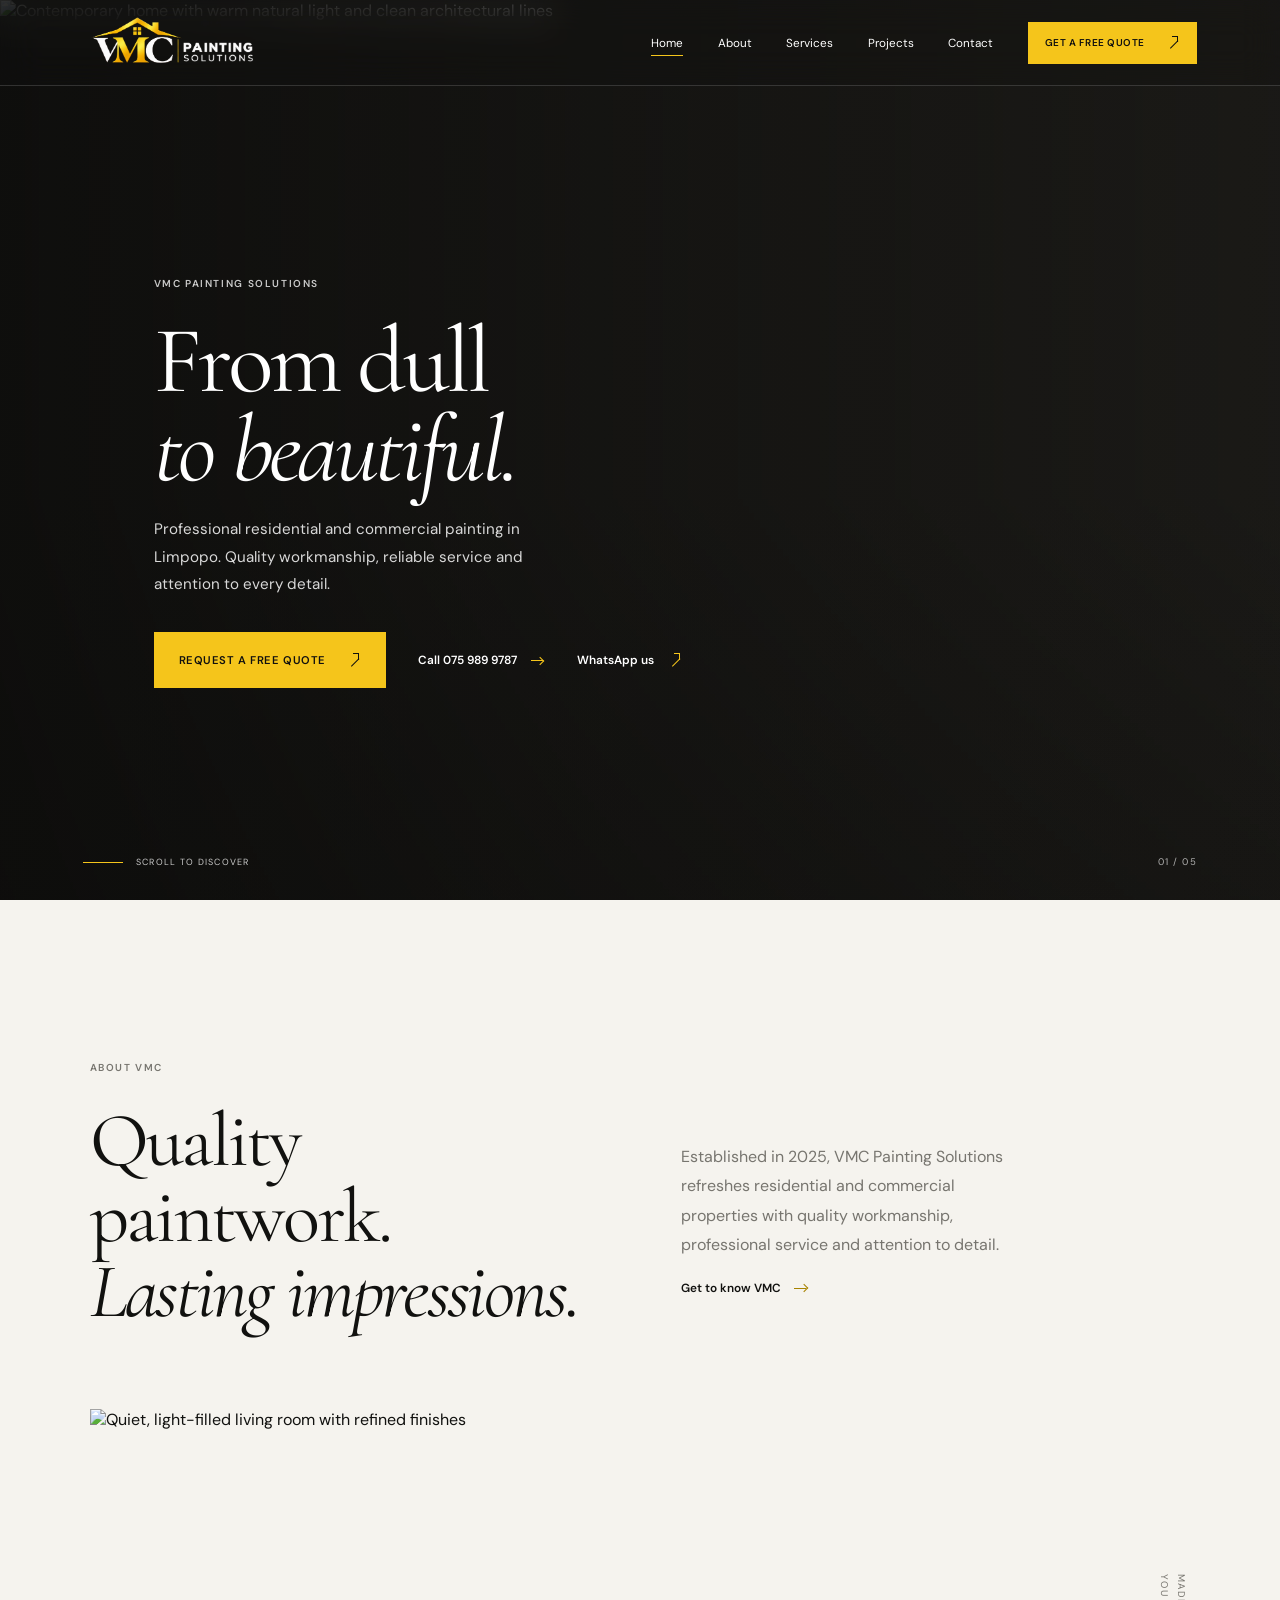
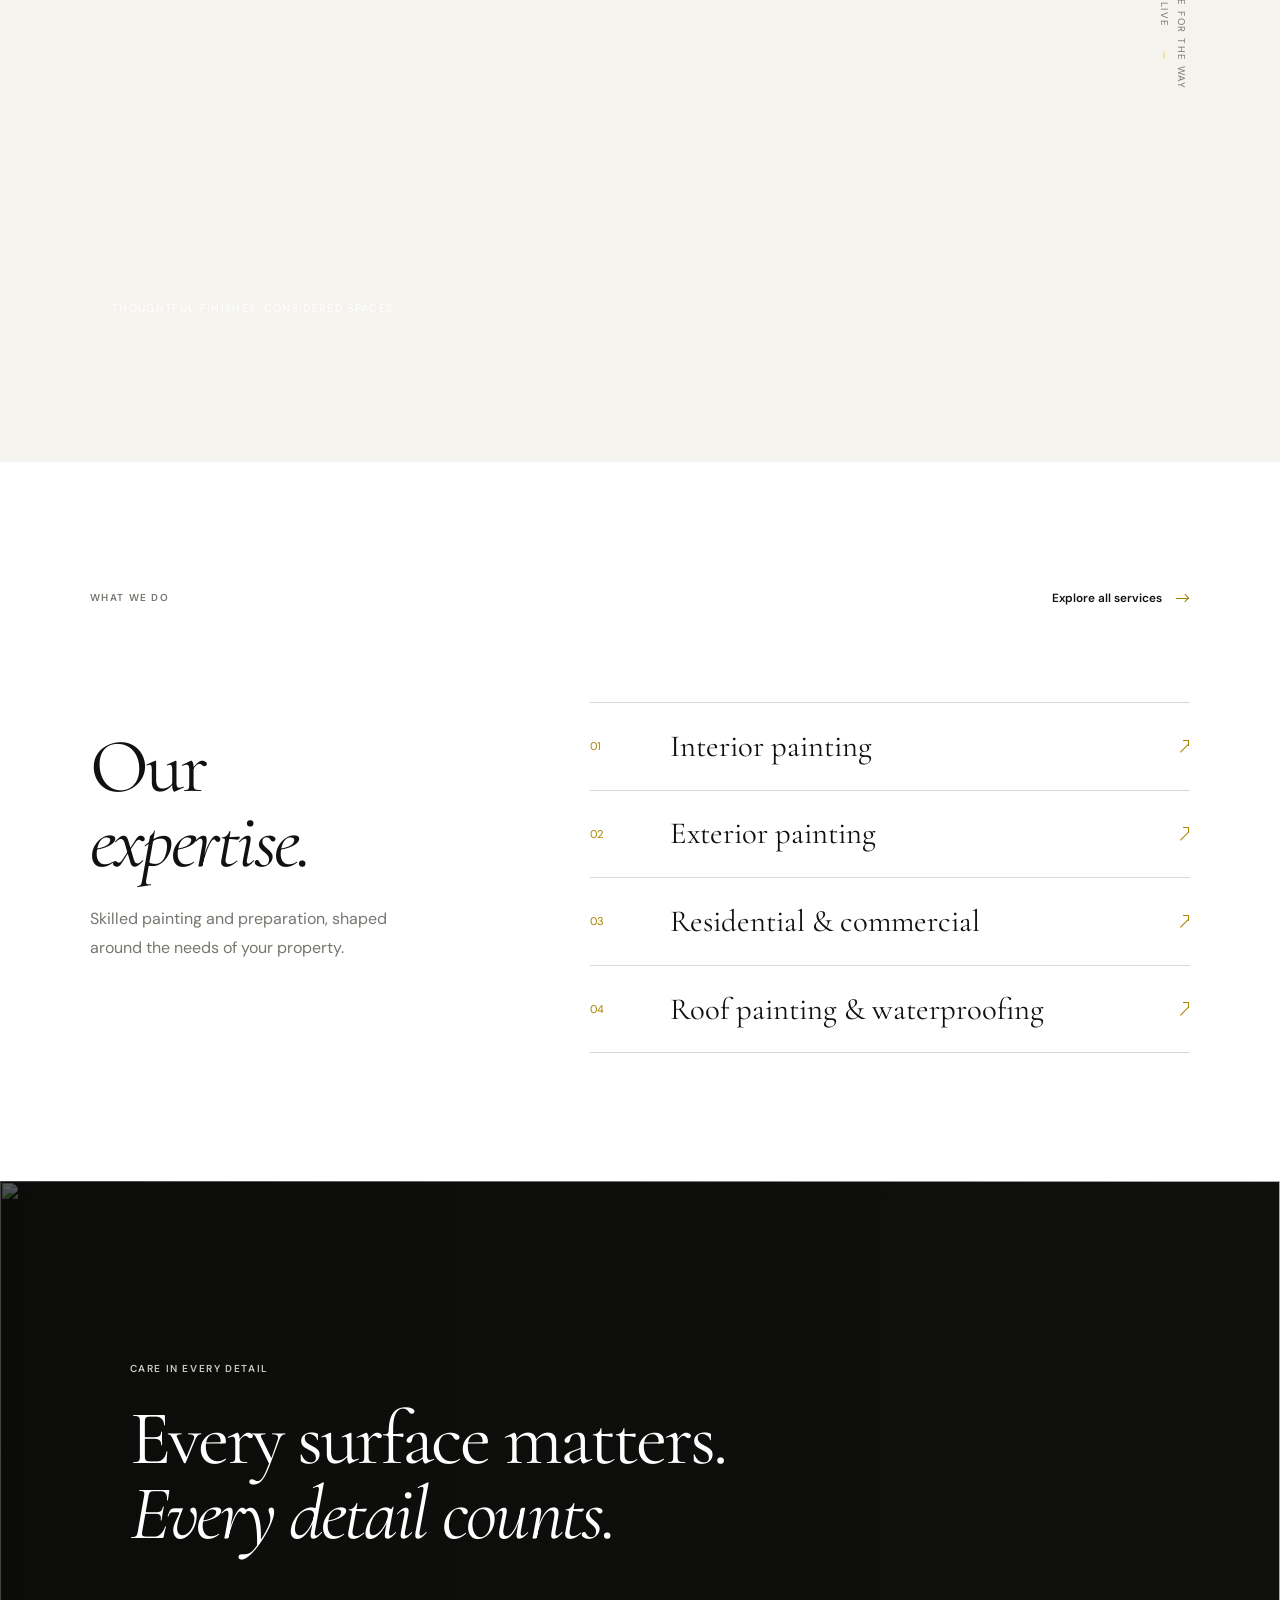
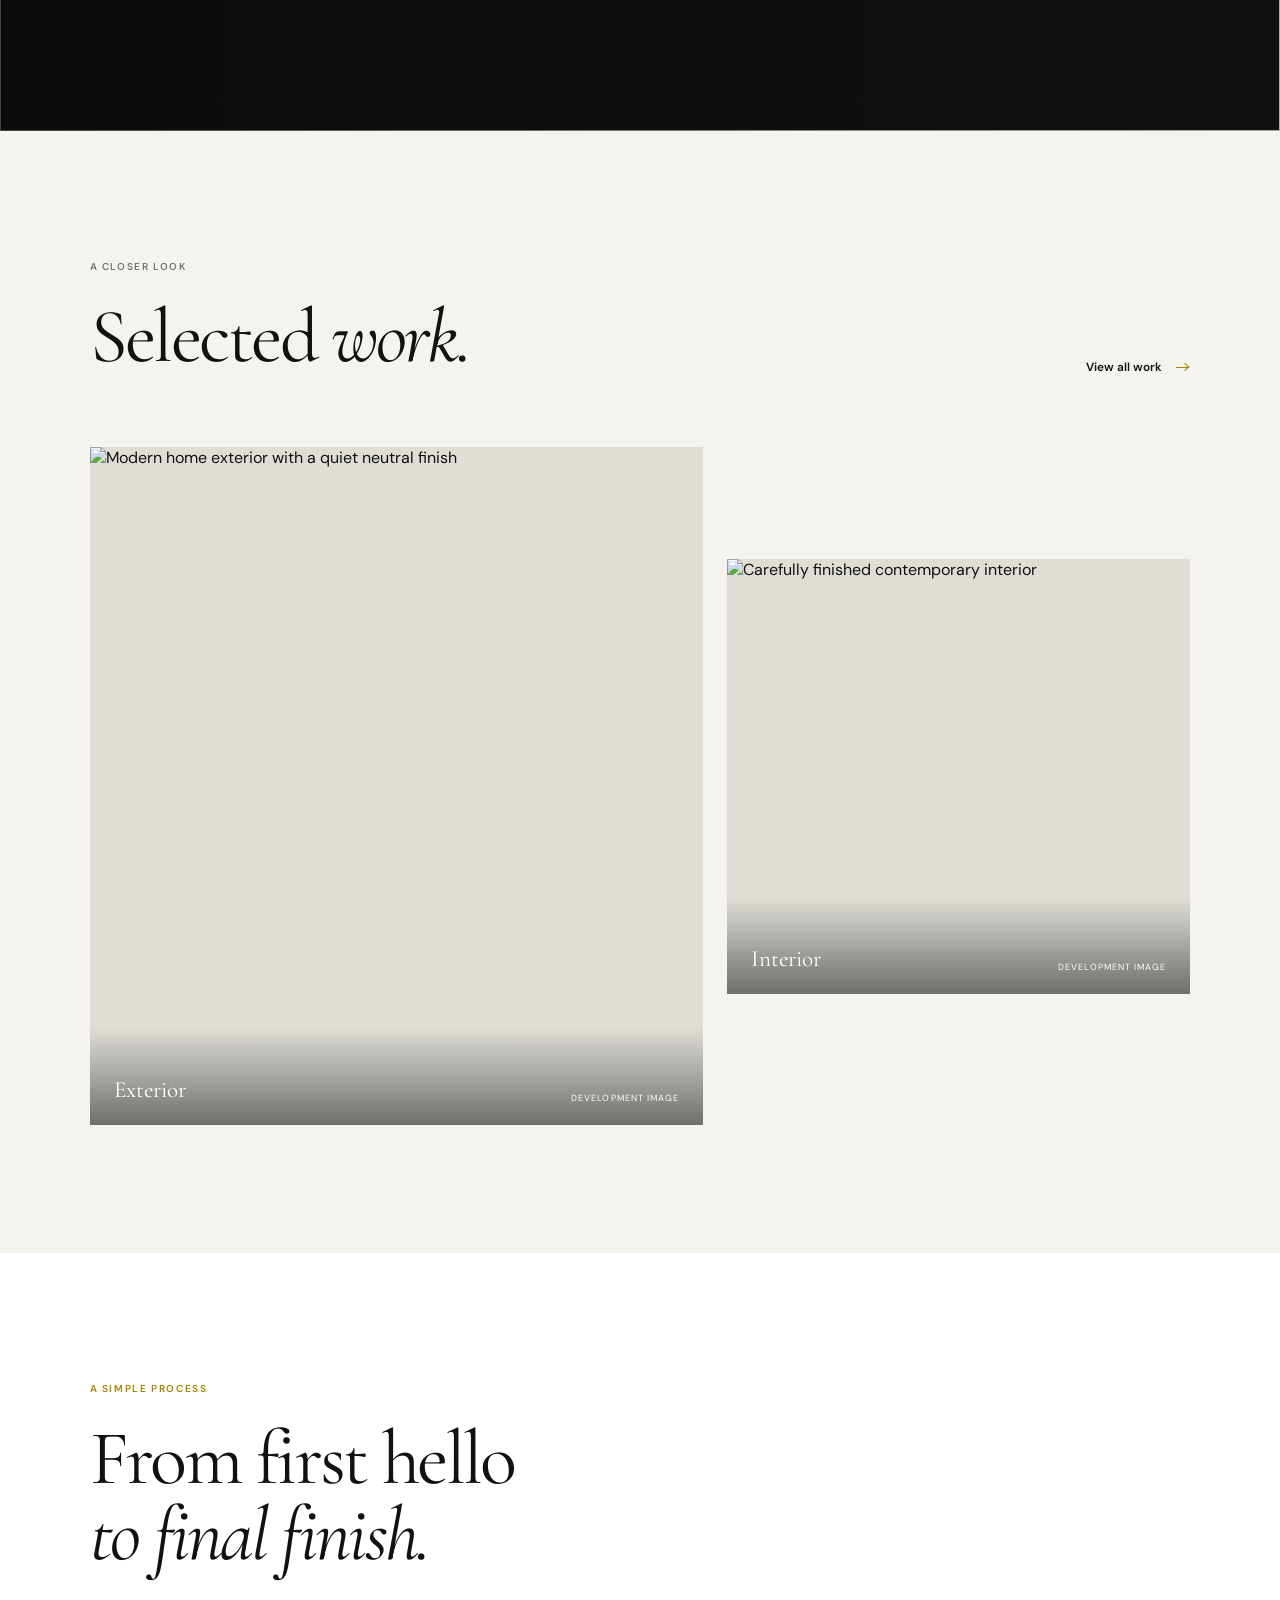
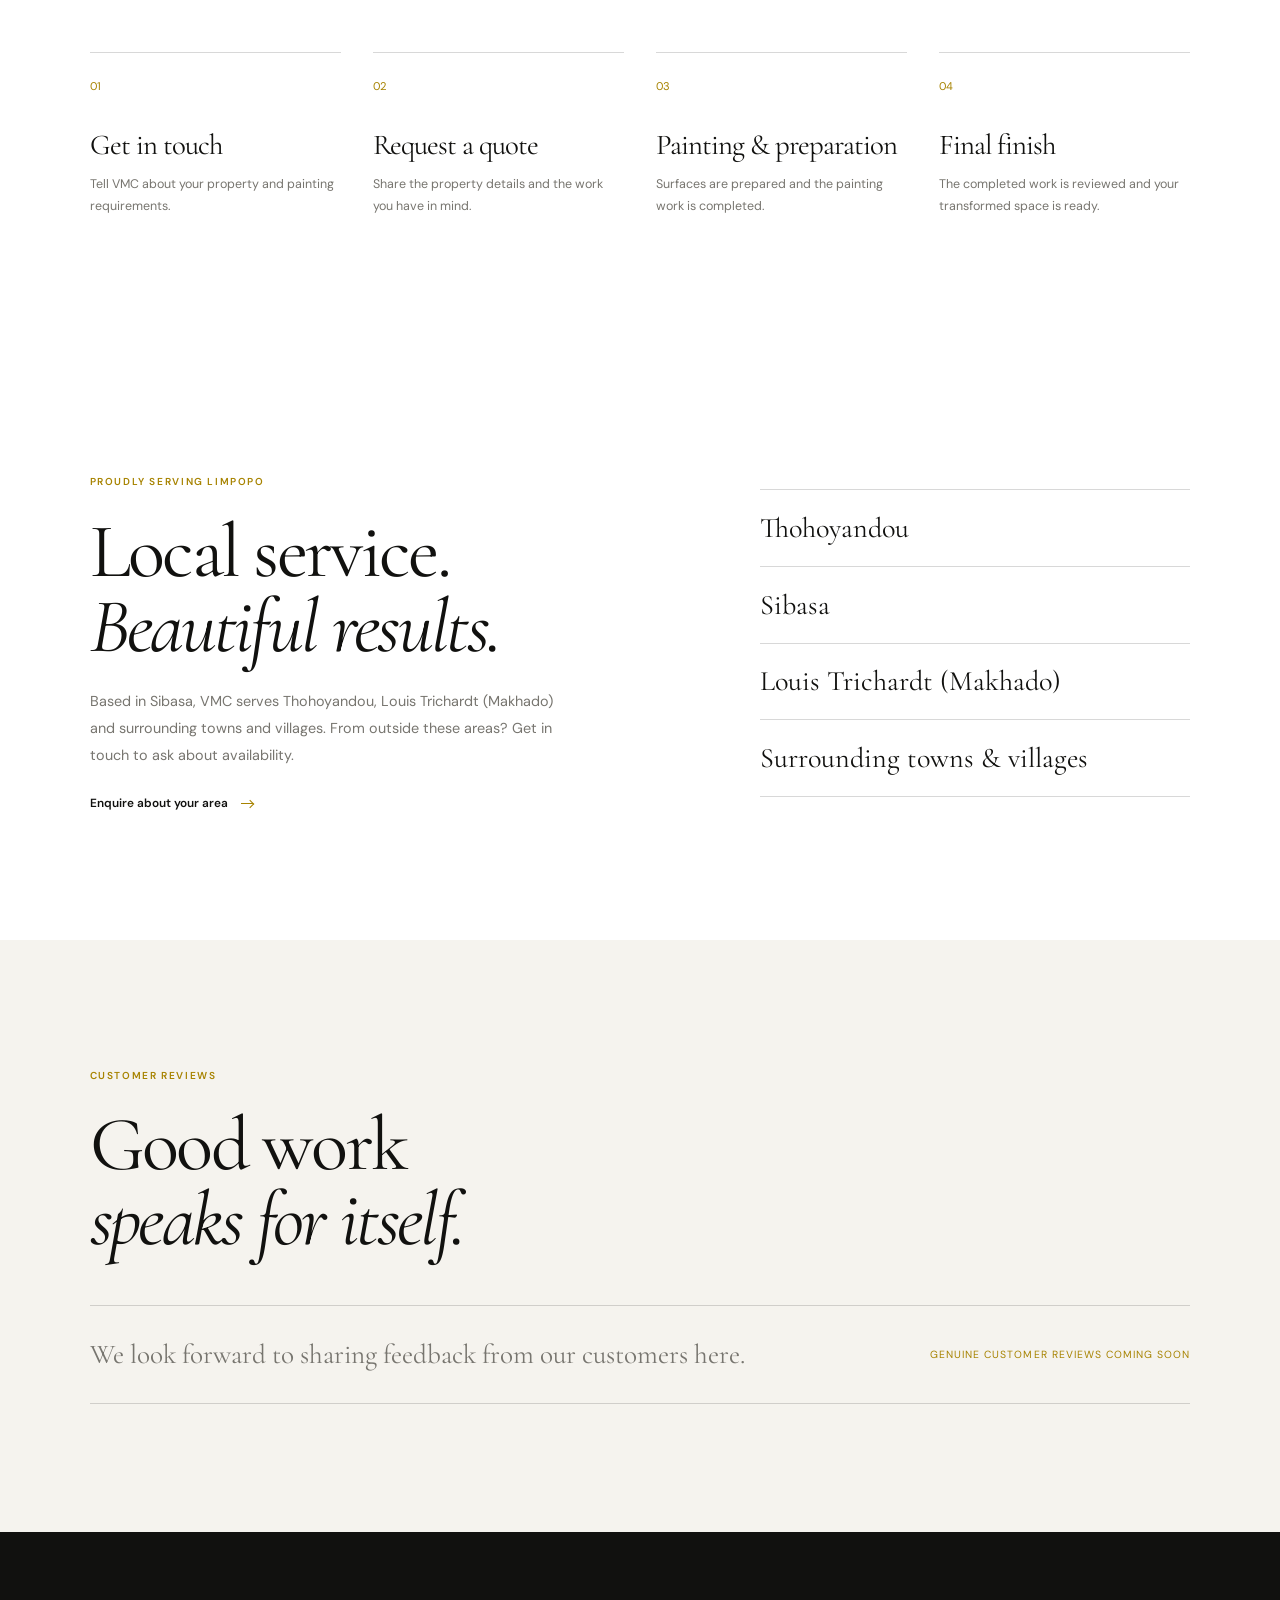
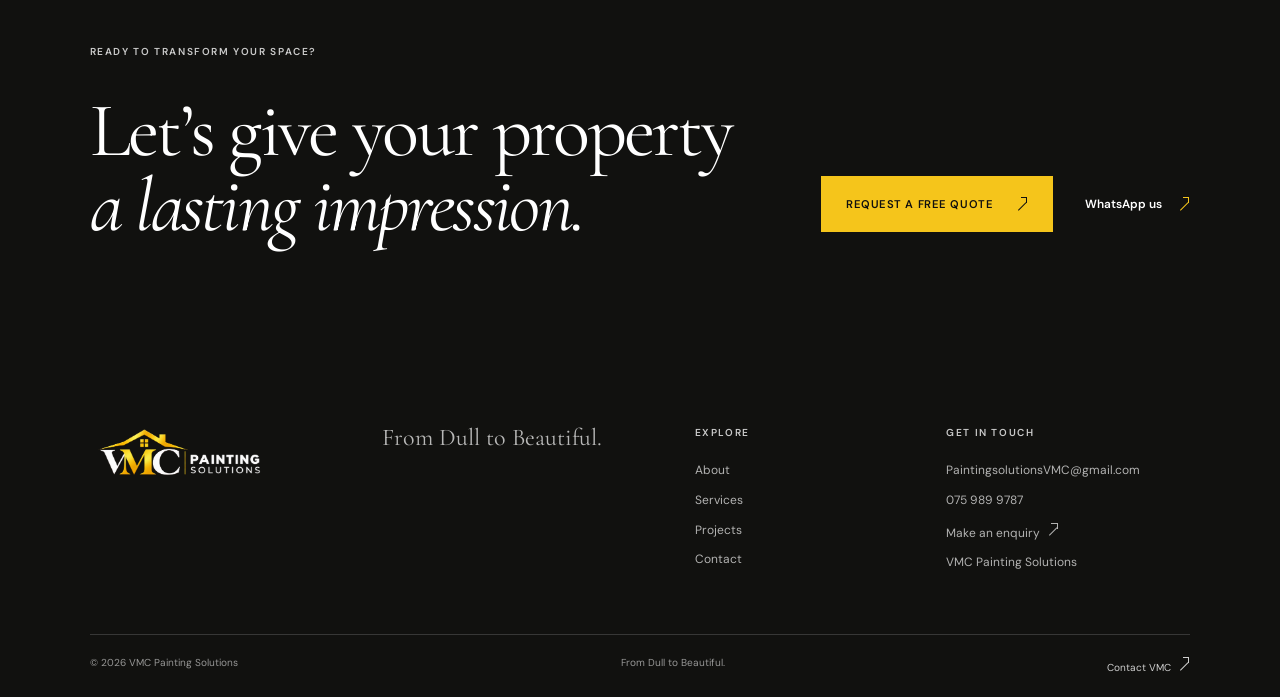
==== commit aa034455: "Refactor code structure for improved readability and maintainability" ====
--- a/index.html
+++ b/index.html
@@ -4,13 +4,14 @@
   <meta charset="utf-8">
   <meta name="viewport" content="width=device-width, initial-scale=1">
   <meta name="theme-color" content="#11110f">
-  <meta name="description" content="VMC Painting Solutions transforms homes with considered interior, exterior and finishing work. Colours That Bring Spaces to Life.">
-  <meta property="og:title" content="VMC Painting Solutions | Transforming Spaces">
-  <meta property="og:description" content="Professional painting and finishing solutions designed to give every property a lasting impression.">
+  <meta name="description" content="VMC Painting Solutions provides residential and commercial painting in Limpopo. From Dull to Beautiful. Request your free quote.">
+  <meta property="og:title" content="VMC Painting Solutions | From Dull to Beautiful">
+  <meta property="og:description" content="Professional residential and commercial painting in Limpopo. Contact VMC for a free quote.">
   <meta property="og:type" content="website">
-  <title>VMC Painting Solutions | Transforming Spaces</title>
+  <title>VMC Painting Solutions | From Dull to Beautiful</title>
   <link rel="preconnect" href="https://fonts.googleapis.com">
   <link rel="preconnect" href="https://fonts.gstatic.com" crossorigin>
+  <link rel="icon" type="image/png" href="assets/Luxury%20VMC%20Gold%20Monogram%20Logo.png">
   <link href="https://fonts.googleapis.com/css2?family=Cormorant+Garamond:wght@400;500;600&family=DM+Sans:wght@400;500;600;700&display=swap" rel="stylesheet">
   <link rel="stylesheet" href="styles.css">
   <script type="module" src="script.js"></script>
@@ -32,9 +33,9 @@
       <div class="hero-shade"></div>
       <div class="hero-copy">
         <p class="eyebrow eyebrow-light">VMC PAINTING SOLUTIONS</p>
-        <h1 id="hero-title">Transforming spaces.<br><em>Elevating homes.</em></h1>
-        <p class="hero-description">Professional painting and finishing solutions designed to give every property a lasting impression.</p>
-        <div class="hero-actions"><a class="button button-gold" href="https://wa.me/27818848513?text=Hi%20VMC%20Painting%20Solutions%2C%20I%20would%20like%20to%20request%20a%20free%20quote%20for%20painting%20services." data-contact-link="whatsapp" target="_blank" rel="noopener noreferrer">Get a free quote <span aria-hidden="true" class="arrow-icon arrow-icon-diagonal"></span></a><a class="text-link text-link-light" href="projects/">View our work <span aria-hidden="true" class="arrow-icon arrow-icon-right"></span></a></div>
+        <h1 id="hero-title">From dull<br><em>to beautiful.</em></h1>
+        <p class="hero-description">Professional residential and commercial painting in Limpopo. Quality workmanship, reliable service and attention to every detail.</p>
+        <div class="hero-actions"><a class="button button-gold" href="contact/#quote-form">Request a free quote <span aria-hidden="true" class="arrow-icon arrow-icon-diagonal"></span></a><a class="text-link text-link-light" href="tel:+27759899787" data-contact-link="phone">Call 075 989 9787 <span aria-hidden="true" class="arrow-icon arrow-icon-right"></span></a><a class="text-link text-link-light" href="https://wa.me/27818848513" data-contact-link="whatsapp" target="_blank" rel="noopener noreferrer">WhatsApp us <span aria-hidden="true" class="arrow-icon arrow-icon-diagonal"></span></a></div>
       </div>
       <a class="scroll-cue" href="#introduction"><span class="scroll-line"></span><span>SCROLL TO DISCOVER</span></a>
       <span class="hero-index" aria-hidden="true">01 / 05</span>
@@ -45,7 +46,7 @@
         <h2>Quality paintwork.<br><em>Lasting impressions.</em></h2>
       </div>
       <div class="intro-body reveal">
-        <p>VMC Painting Solutions brings care and precision to the spaces people call home. From thoughtful preparation to the final finish, every detail is considered.</p>
+        <p>Established in 2025, VMC Painting Solutions refreshes residential and commercial properties with quality workmanship, professional service and attention to detail.</p>
         <a class="text-link" href="about/">Get to know VMC <span aria-hidden="true" class="arrow-icon arrow-icon-right"></span></a>
       </div>
       <figure class="intro-image reveal"><img src="https://images.unsplash.com/photo-1600210492486-724fe5c67fb0?auto=format&fit=crop&w=1500&q=82" alt="Quiet, light-filled living room with refined finishes" loading="lazy"><figcaption>Thoughtful finishes, considered spaces</figcaption></figure>
@@ -58,7 +59,8 @@
         <div class="service-list reveal">
           <a href="services/#interior"><span class="service-number">01</span><span>Interior painting</span><span class="service-arrow arrow-icon arrow-icon-diagonal" aria-hidden="true"></span></a>
           <a href="services/#exterior"><span class="service-number">02</span><span>Exterior painting</span><span class="service-arrow arrow-icon arrow-icon-diagonal" aria-hidden="true"></span></a>
-          <a href="services/#preparation"><span class="service-number">03</span><span>Repairs &amp; preparation</span><span class="service-arrow arrow-icon arrow-icon-diagonal" aria-hidden="true"></span></a>
+          <a href="services/#residential"><span class="service-number">03</span><span>Residential &amp; commercial</span><span class="service-arrow arrow-icon arrow-icon-diagonal" aria-hidden="true"></span></a>
+          <a href="services/#roof-waterproofing"><span class="service-number">04</span><span>Roof painting &amp; waterproofing</span><span class="service-arrow arrow-icon arrow-icon-diagonal" aria-hidden="true"></span></a>
         </div>
       </div>
     </section>
@@ -82,9 +84,17 @@
         <article class="process-step reveal"><span class="service-number">04</span><h3>Final finish</h3><p>The completed work is reviewed and your transformed space is ready.</p></article>
       </div>
     </section>
+    <section class="service-areas-section section-pad">
+      <div class="service-areas-copy reveal"><p class="eyebrow eyebrow-accent">PROUDLY SERVING LIMPOPO</p><h2>Local service.<br><em>Beautiful results.</em></h2><p>Based in Sibasa, VMC serves Thohoyandou, Louis Trichardt (Makhado) and surrounding towns and villages. From outside these areas? Get in touch to ask about availability.</p><a class="text-link" href="contact/">Enquire about your area <span aria-hidden="true" class="arrow-icon arrow-icon-right"></span></a></div>
+      <div class="service-areas-list reveal"><span>Thohoyandou</span><span>Sibasa</span><span>Louis Trichardt (Makhado)</span><span>Surrounding towns &amp; villages</span></div>
+    </section>
+    <section class="reviews-section section-pad">
+      <div class="section-topline reveal"><div><p class="eyebrow eyebrow-accent">CUSTOMER REVIEWS</p><h2>Good work<br><em>speaks for itself.</em></h2></div></div>
+      <div class="review-placeholder reveal"><p>We look forward to sharing feedback from our customers here.</p><span>Genuine customer reviews coming soon</span></div>
+    </section>
     <section class="home-cta">
       <p class="eyebrow eyebrow-light">READY TO TRANSFORM YOUR SPACE?</p>
-      <div class="home-cta-row"><h2>Let’s give your property<br><em>a lasting impression.</em></h2><div class="home-cta-actions"><a class="button button-gold" href="https://wa.me/27818848513?text=Hi%20VMC%20Painting%20Solutions%2C%20I%20would%20like%20to%20request%20a%20free%20quote%20for%20painting%20services." data-contact-link="whatsapp" target="_blank" rel="noopener noreferrer">Get a free quote <span aria-hidden="true" class="arrow-icon arrow-icon-diagonal"></span></a><a class="text-link text-link-light" href="https://wa.me/27818848513?text=Hi%20VMC%20Painting%20Solutions%2C%20I%20would%20like%20to%20request%20a%20free%20quote%20for%20painting%20services." data-contact-link="whatsapp" target="_blank" rel="noopener noreferrer">WhatsApp us <span aria-hidden="true" class="arrow-icon arrow-icon-diagonal"></span></a></div></div>
+      <div class="home-cta-row"><h2>Let’s give your property<br><em>a lasting impression.</em></h2><div class="home-cta-actions"><a class="button button-gold" href="contact/#quote-form">Request a free quote <span aria-hidden="true" class="arrow-icon arrow-icon-diagonal"></span></a><a class="text-link text-link-light" href="https://wa.me/27818848513" data-contact-link="whatsapp" target="_blank" rel="noopener noreferrer">WhatsApp us <span aria-hidden="true" class="arrow-icon arrow-icon-diagonal"></span></a></div></div>
     </section>
   </main>
   <footer class="site-footer">
--- a/styles.css
+++ b/styles.css
@@ -47,6 +47,18 @@
 .home-cta-row { display: flex; justify-content: space-between; align-items: end; gap: 3rem; margin-top: 2rem; }
 .home-cta h2 { margin: 0; }
 .home-cta-actions { display: flex; align-items: center; gap: 2rem; padding-bottom: .7rem; }
+.service-areas-section { display: grid; grid-template-columns: 1fr .8fr; gap: 12%; align-items: center; background: #fff; }
+.service-areas-copy h2 { margin: 1.5rem 0; }
+.service-areas-copy > p:not(.eyebrow) { max-width: 480px; color: var(--muted); font-size: .9rem; line-height: 1.85; }
+.service-areas-copy .text-link { margin-top: .8rem; }
+.service-areas-list { display: grid; }
+.service-areas-list span { padding: 1.3rem 0; border-top: 1px solid var(--line); font-family: var(--serif); font-size: clamp(1.4rem, 2.2vw, 2rem); }
+.service-areas-list span:last-child { border-bottom: 1px solid var(--line); }
+.reviews-section { background: var(--paper); }
+.reviews-section h2 { margin: 1.4rem 0 0; }
+.review-placeholder { display: flex; justify-content: space-between; align-items: center; gap: 2rem; margin-top: 3rem; padding: 2rem 0; border-top: 1px solid var(--line); border-bottom: 1px solid var(--line); }
+.review-placeholder p { margin: 0; color: var(--muted); font-family: var(--serif); font-size: 1.7rem; }
+.review-placeholder span { color: var(--gold-dark); font-size: .65rem; letter-spacing: .1em; text-transform: uppercase; }
 @media (max-width: 760px) {
   .intro-section { grid-template-columns: 1fr; grid-template-rows: auto auto auto; gap: 0; min-height: 0; }
   .intro-heading, .intro-body, .intro-image { grid-column: 1; grid-row: auto; }
@@ -55,6 +67,8 @@
   .intro-image img { height: 65vw; min-height: 260px; }
   .intro-side-note { display: none; }
   .services-preview-grid { grid-template-columns: 1fr; gap: 2.5rem; margin-top: 3rem; }
+  .service-areas-section { grid-template-columns: 1fr; gap: 2.5rem; }
+  .review-placeholder { align-items: start; flex-direction: column; gap: .8rem; }
   .section-topline { align-items: start; }
   .section-topline > .text-link { margin-top: .1rem; }
   .statement-band { min-height: 420px; }
